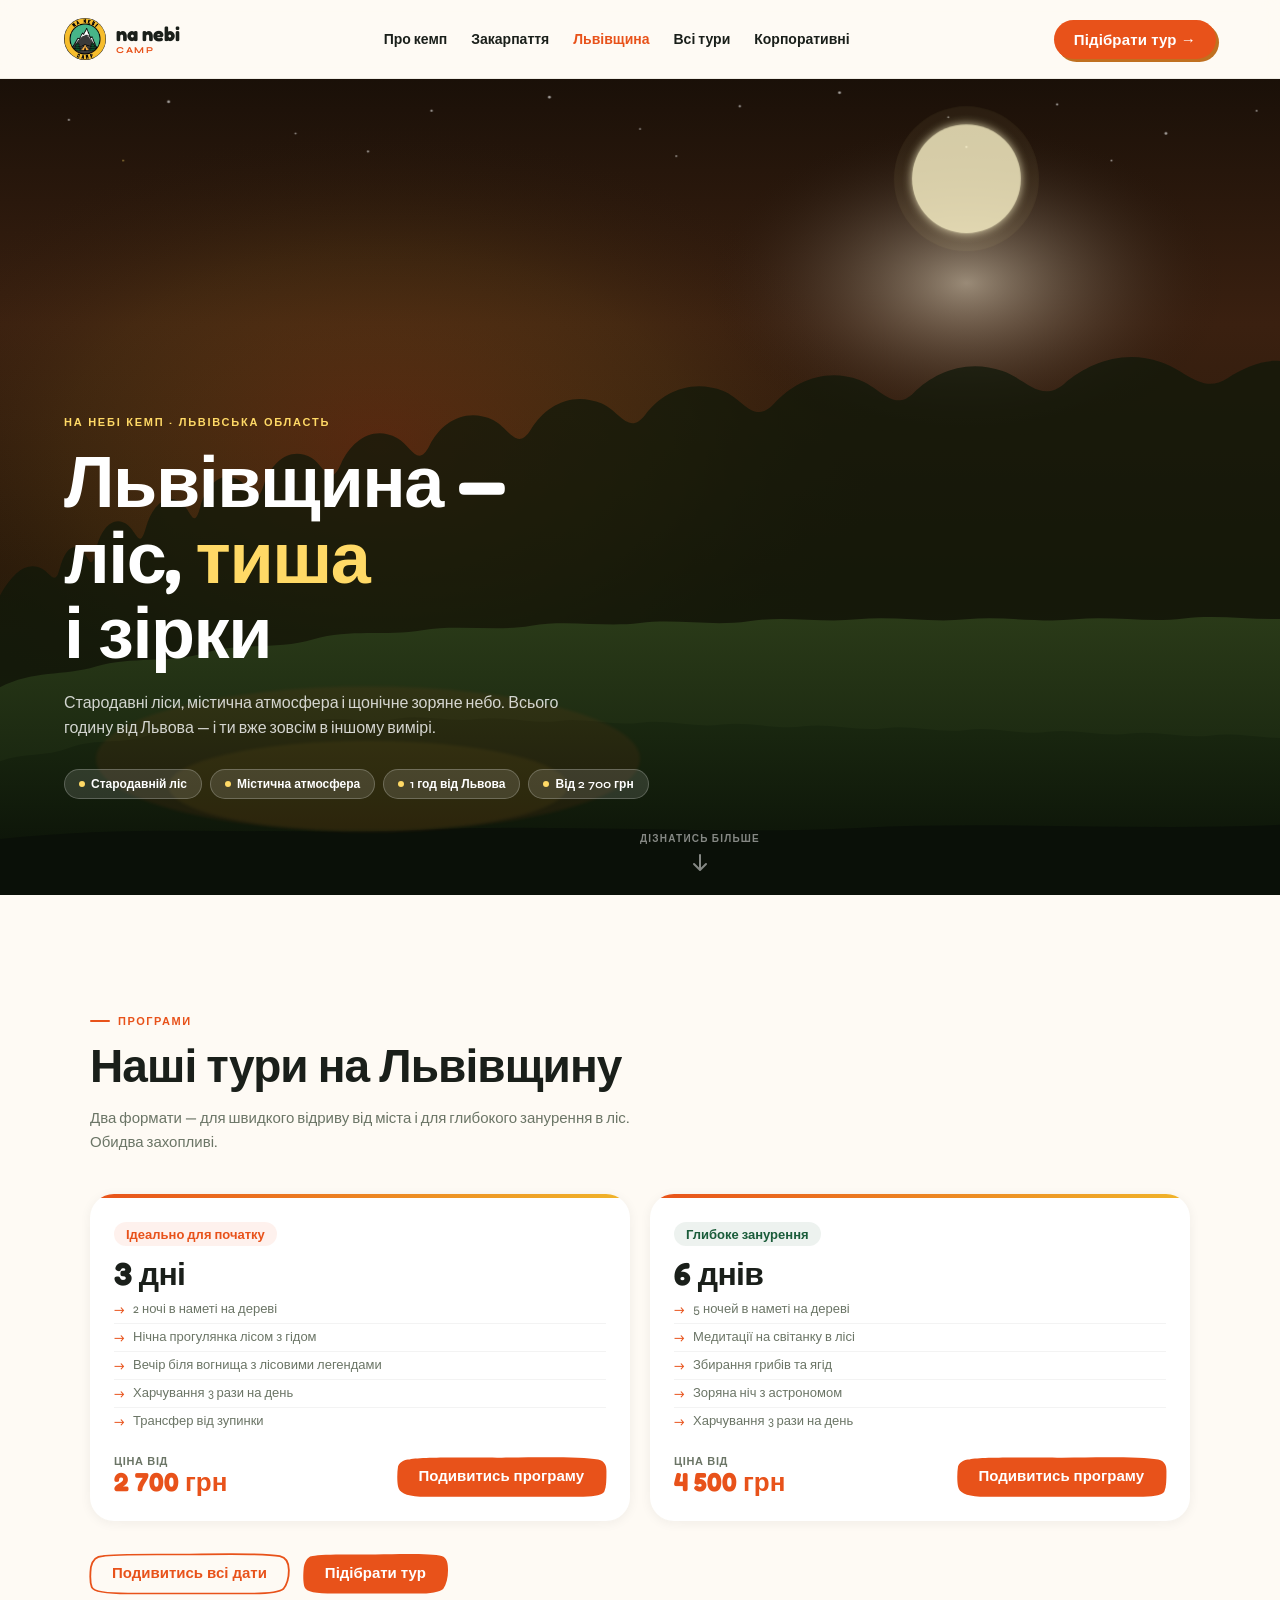
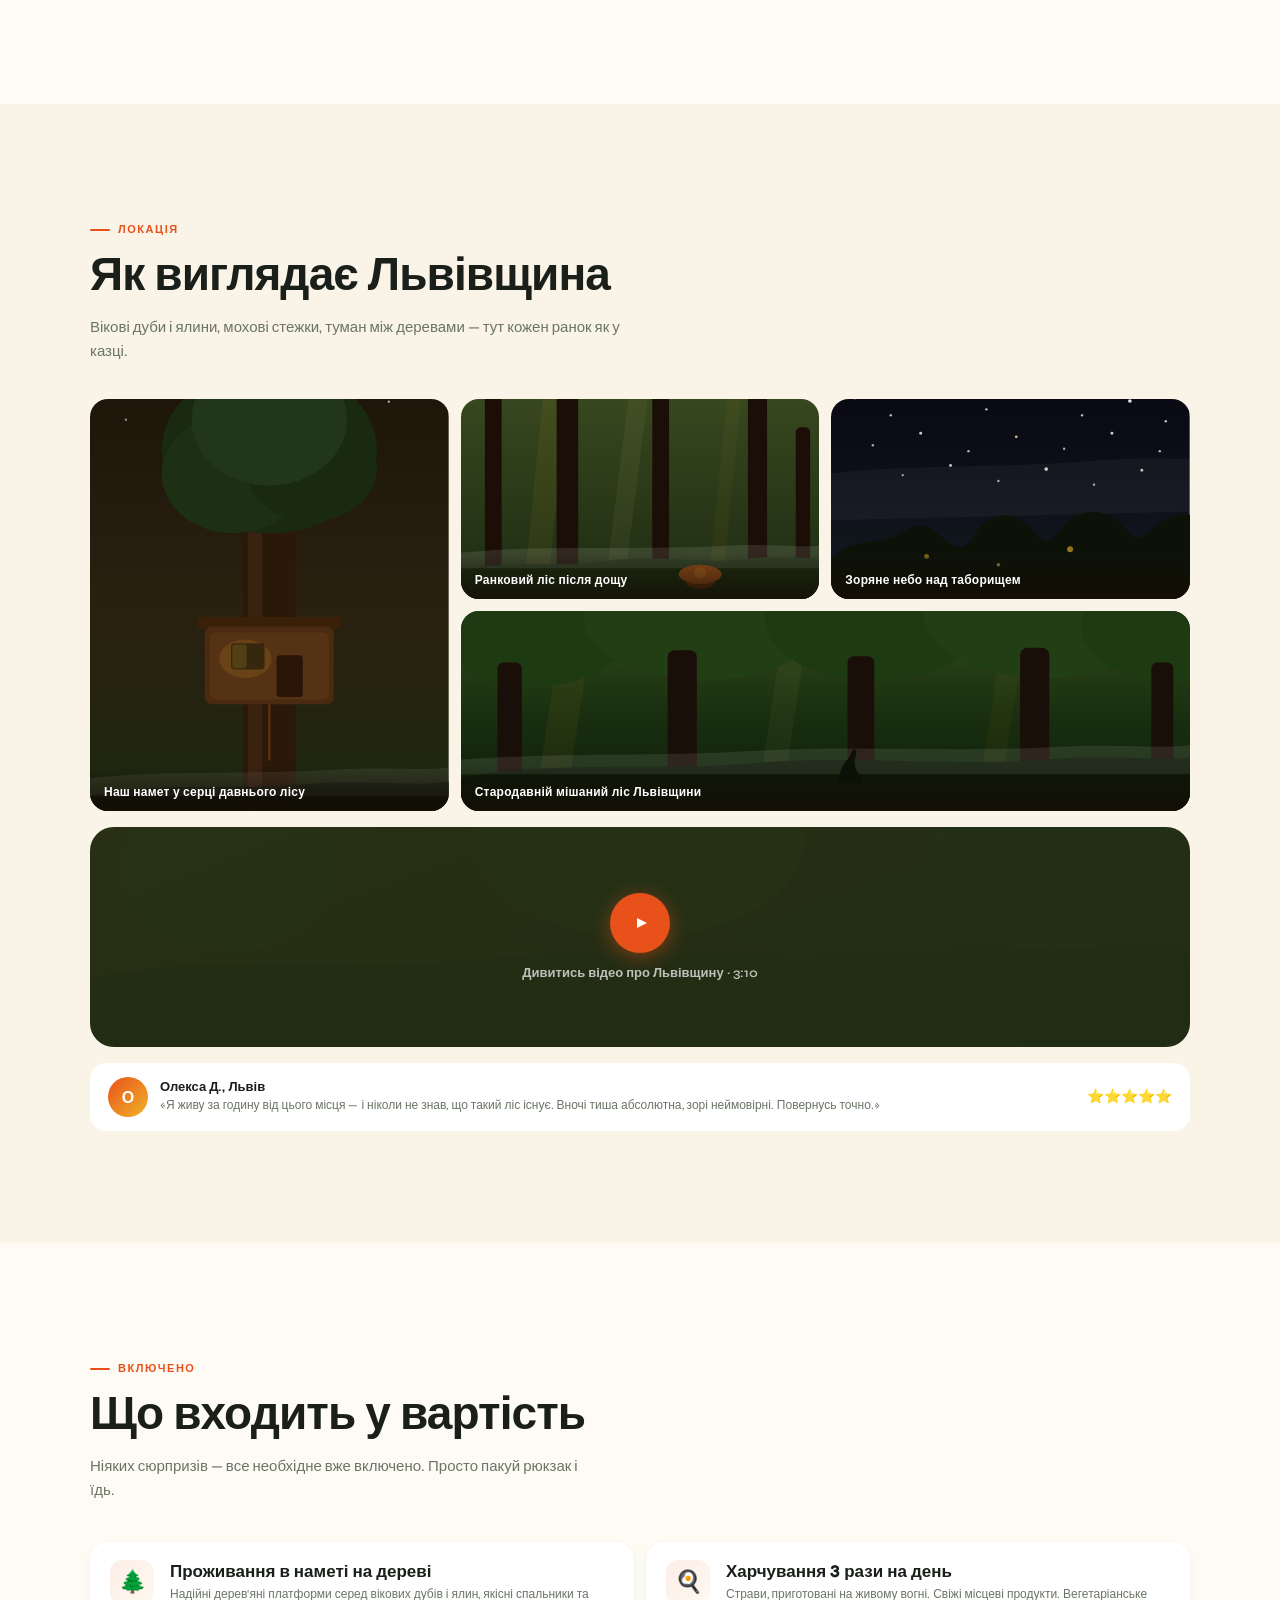
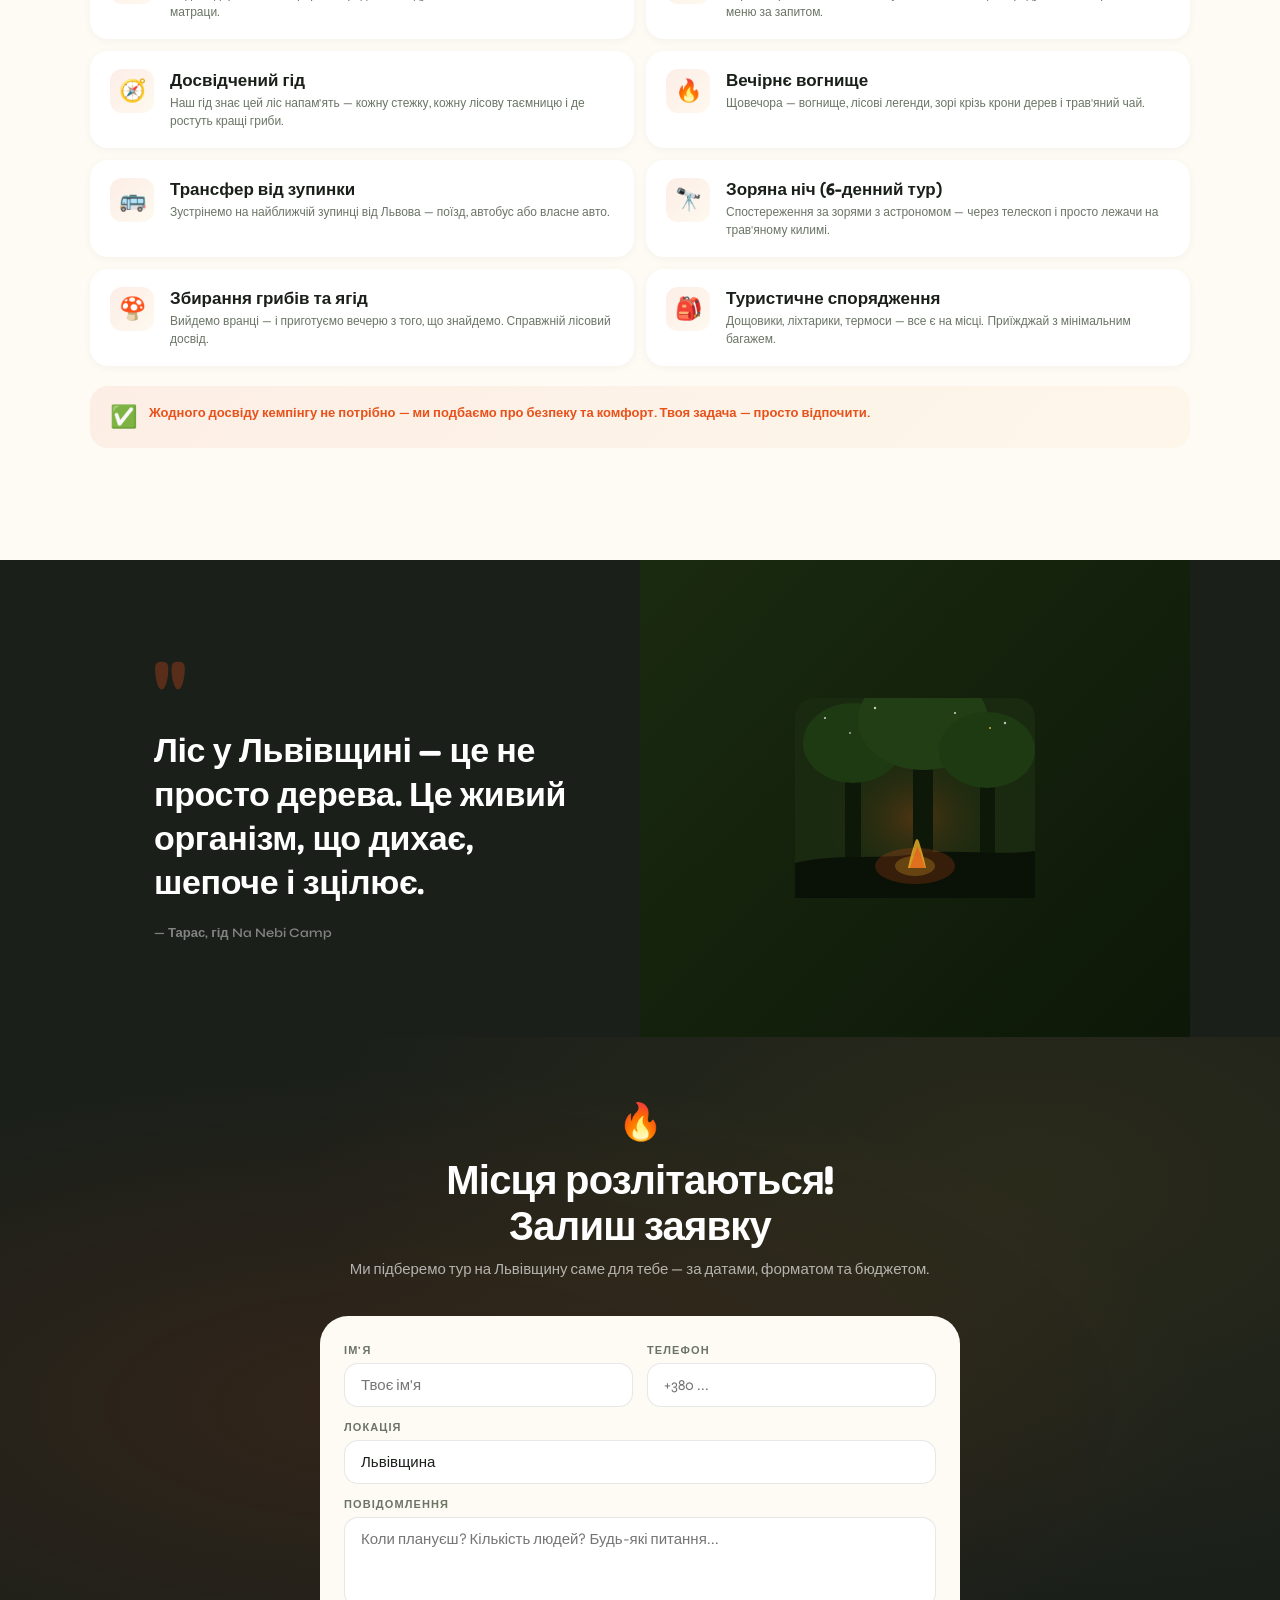
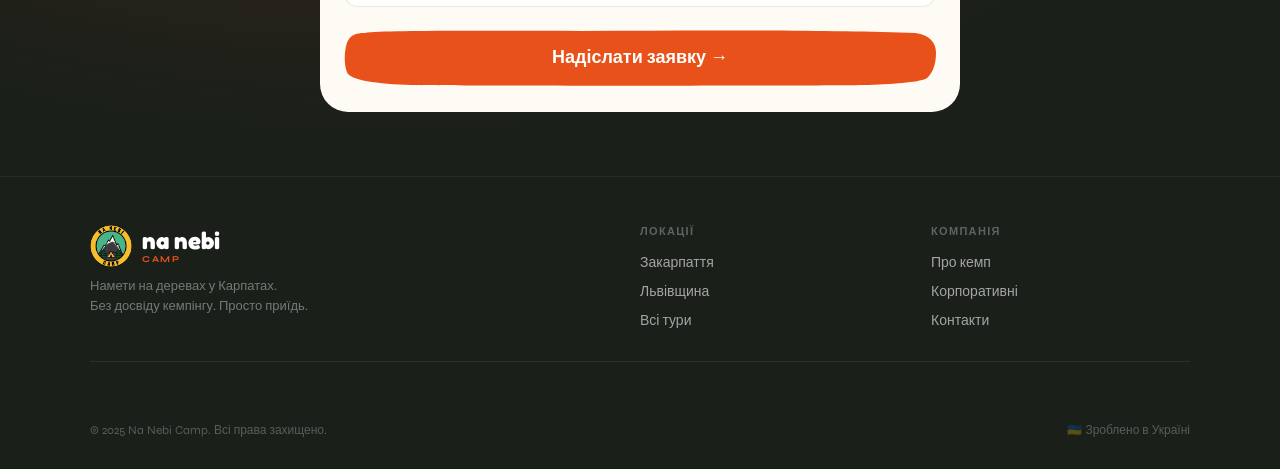
==== lvivshyna.html @ d1b756bc "Add files via upload" ====
<!DOCTYPE html>
<html lang="uk">
<head>
<meta charset="UTF-8">
<meta name="viewport" content="width=device-width, initial-scale=1.0">
<title>Львівщина — Na Nebi Camp</title>
<link rel="preconnect" href="https://fonts.googleapis.com">
<link rel="preconnect" href="https://fonts.gstatic.com" crossorigin>
<link href="https://fonts.googleapis.com/css2?family=Fredoka:wght@400;500;600;700&family=Syne:wght@400;500;600;700;800&display=swap" rel="stylesheet">
<link rel="stylesheet" href="shared.css">
<style>
*, *::before, *::after { box-sizing: border-box; margin: 0; padding: 0; }

:root {
  --orange:   #E8521A;
  --yellow:   #F0B429;
  --yellow-lt:#FFD966;
  --green:    #1A5C3A;
  --green-md: #2D8A58;
  --green-lt: #A8D5B8;
  --bg:       #FEFAF4;
  --ink:      #1A1F1A;
  --muted:    #6B7566;
  --cream:    #F0EAD6;
  --amber:    #C07020;
  --forest:   #2A3A1A;
  --nav-height: 72px;
}

html, body {
  width: 100%;
  background: var(--bg);
  font-family: 'Syne', sans-serif;
  color: var(--ink);
  overflow-x: hidden;
}

/* ─── KEYFRAMES ─── */
@keyframes fadeUp {
  from { opacity: 0; transform: translateY(20px); }
  to   { opacity: 1; transform: translateY(0); }
}
@keyframes pulseDot {
  0%,100% { transform: scale(1); opacity:1; }
  50%     { transform: scale(1.5); opacity:.6; }
}
@keyframes floatBlob {
  0%,100% { transform: translateY(0) rotate(0deg); }
  50%     { transform: translateY(-6px) rotate(2deg); }
}
@keyframes draw200 { from { stroke-dashoffset: 200; } to { stroke-dashoffset: 0; } }
@keyframes twinkle {
  0%,100% { opacity: 1; }
  50%     { opacity: 0.3; }
}
@keyframes smokePuff {
  0%   { transform: translateY(0) scale(1); opacity: 0.5; }
  100% { transform: translateY(-18px) scale(1.6); opacity: 0; }
}
@keyframes leafDrift {
  0%   { transform: translateY(0) rotate(0deg) translateX(0); opacity: 0.7; }
  50%  { transform: translateY(20px) rotate(30deg) translateX(12px); opacity: 0.5; }
  100% { transform: translateY(40px) rotate(60deg) translateX(-6px); opacity: 0; }
}

/* ── SCROLL ANIMATION ── */
.reveal {
  opacity: 0;
  transform: translateY(28px);
  transition: opacity .6s ease, transform .6s ease;
}
.reveal.visible {
  opacity: 1;
  transform: translateY(0);
}
.reveal-delay-1 { transition-delay: .1s; }
.reveal-delay-2 { transition-delay: .2s; }
.reveal-delay-3 { transition-delay: .3s; }

/* ══════ NAV ══════ */
.nav {
  position: sticky;
  top: 0;
  z-index: 100;
  background: rgba(254,250,244,.92);
  backdrop-filter: blur(12px);
  -webkit-backdrop-filter: blur(12px);
  display: flex;
  align-items: center;
  justify-content: space-between;
  padding: 14px 24px;
  border-bottom: 1.5px solid rgba(26,31,26,.07);
}

.logo { display: flex; align-items: center; gap: 10px; flex-shrink: 0; text-decoration: none; }
.logo-img {
  width: 42px; height: 42px;
  border-radius: 50%; object-fit: cover; display: block;
}
.logo-text { display: flex; flex-direction: column; }
.logo-name {
  font-family: 'Fredoka', sans-serif;
  font-size: 20px; font-weight: 700;
  color: var(--ink); line-height: 1; letter-spacing: -.01em;
}
.logo-sub {
  font-family: 'Syne', sans-serif;
  font-size: 9px; font-weight: 700;
  color: var(--orange); letter-spacing: .18em;
  text-transform: uppercase; line-height: 1; margin-top: 2px;
}

.nav-links { display: none; gap: 24px; align-items: center; }
.nav-links a {
  font-family: 'Syne', sans-serif;
  font-size: 14px; font-weight: 600;
  color: var(--ink); text-decoration: none;
  transition: color .15s;
}
.nav-links a:hover { color: var(--orange); }
.nav-links a.active { color: var(--orange); }

.nav-right { display: flex; align-items: center; gap: 12px; }

.nav-cta {
  font-family: 'Fredoka', sans-serif; font-size: 15px; font-weight: 600;
  color: white; background: var(--orange); padding: 10px 20px;
  border-radius: 50px; cursor: pointer; letter-spacing: .01em;
  box-shadow: 3px 3px 0 var(--amber); text-decoration: none;
  transition: transform .15s, box-shadow .15s; white-space: nowrap;
  display: inline-block;
}
.nav-cta:hover { transform: translate(-1px,-1px); box-shadow: 4px 4px 0 var(--amber); }
.nav-cta:active { transform: translate(2px,2px); box-shadow: 1px 1px 0 var(--amber); }

.burger {
  display: flex; flex-direction: column; gap: 5px; cursor: pointer;
  background: none; border: none; padding: 6px;
}
.burger span {
  display: block; width: 24px; height: 2px;
  background: var(--ink); border-radius: 2px; transition: .2s;
}

.mobile-menu {
  display: none; flex-direction: column; gap: 0;
  background: var(--bg); border-bottom: 1.5px solid rgba(26,31,26,.07);
  padding: 8px 24px 16px;
}
.mobile-menu.open { display: flex; }
.mobile-menu a {
  font-family: 'Syne', sans-serif; font-size: 15px; font-weight: 600;
  color: var(--ink); text-decoration: none; padding: 10px 0;
  border-bottom: 1px solid rgba(26,31,26,.06);
}
.mobile-menu a:last-child { border-bottom: none; }
.mobile-menu a.active { color: var(--orange); }

/* ══════ HERO ══════ */
.hero {
  min-height: calc(100svh - var(--nav-height));
  display: flex;
  flex-direction: column;
  justify-content: flex-end;
  position: relative;
  overflow: hidden;
  padding: 32px 24px 84px;
}

.hero-bg {
  position: absolute;
  inset: 0;
  z-index: 0;
}

.hero-bg svg {
  width: 100%; height: 100%;
  position: absolute; inset: 0;
}

.hero-content-inner {
  position: relative;
  z-index: 2;
  width: min(100%, 700px);
}

.hero-overline {
  font-family: 'Syne', sans-serif; font-size: 11px; font-weight: 700;
  letter-spacing: .16em; text-transform: uppercase;
  color: var(--yellow-lt); margin-bottom: 14px;
  animation: fadeUp .5s .1s ease both;
}

.hero-title {
  font-family: 'Fredoka', sans-serif;
  font-size: clamp(36px, 10vw, 72px);
  font-weight: 700; line-height: 1.05;
  color: white;
  letter-spacing: -.02em;
  margin-bottom: 20px;
  animation: fadeUp .6s .2s ease both;
}

.hero-title .accent-orange { color: var(--yellow-lt); }
.hero-title .accent-warm { color: #FFD0A0; }

.hero-desc {
  font-family: 'Syne', sans-serif; font-size: 16px; font-weight: 400;
  line-height: 1.6; color: rgba(255,255,255,.8);
  max-width: 520px;
  animation: fadeUp .6s .35s ease both;
  margin-bottom: 28px;
}

.hero-tags {
  display: flex; flex-wrap: wrap; gap: 8px;
  animation: fadeUp .6s .45s ease both;
}
.hero-tag {
  display: inline-flex; align-items: center; gap: 6px;
  background: rgba(255,255,255,.12); backdrop-filter: blur(8px);
  border: 1px solid rgba(255,255,255,.22);
  padding: 7px 14px; border-radius: 50px;
  font-family: 'Syne', sans-serif; font-size: 12px; font-weight: 600;
  color: white; white-space: nowrap;
}
.hero-tag .dot { width: 6px; height: 6px; border-radius: 50%; background: var(--yellow-lt); flex-shrink: 0; }

/* scroll hint */
.scroll-hint {
  position: absolute;
  bottom: max(20px, env(safe-area-inset-bottom)); left: 50%; transform: translateX(-50%);
  z-index: 3;
  display: flex; flex-direction: column; align-items: center; gap: 6px;
  animation: fadeUp .6s .7s ease both;
}
.scroll-hint span {
  font-family: 'Syne', sans-serif; font-size: 10px; font-weight: 600;
  letter-spacing: .12em; text-transform: uppercase;
  color: rgba(255,255,255,.5);
}
.scroll-arrow {
  width: 24px; height: 24px;
  animation: floatBlob 2s ease-in-out infinite;
}

/* ══════ SECTION COMMON ══════ */
.section { padding: 72px 24px; }
.section-inner { max-width: 1100px; margin: 0 auto; }

.section-label {
  display: inline-flex; align-items: center; gap: 8px;
  font-family: 'Syne', sans-serif; font-size: 11px; font-weight: 700;
  letter-spacing: .14em; text-transform: uppercase;
  color: var(--orange); margin-bottom: 12px;
}
.section-label::before {
  content: '';
  display: block; width: 20px; height: 2px;
  background: var(--orange); border-radius: 2px;
}

.section-title {
  font-family: 'Fredoka', sans-serif;
  font-size: clamp(28px, 5vw, 46px);
  font-weight: 700; line-height: 1.1;
  color: var(--ink); letter-spacing: -.02em;
  margin-bottom: 16px;
}

/* ══════ TOURS SECTION ══════ */
.tours-section { background: var(--bg); }

.tours-grid {
  display: grid;
  grid-template-columns: 1fr;
  gap: 20px;
  margin-bottom: 32px;
}

.tour-card {
  position: relative;
  background: white;
  border-radius: 24px;
  padding: 28px 24px 24px;
  overflow: hidden;
  transition: transform .2s, box-shadow .2s;
  box-shadow: 0 2px 12px rgba(26,31,26,.06);
}
.tour-card:hover {
  transform: translateY(-4px);
  box-shadow: 0 8px 32px rgba(232,82,26,.12);
}
.tour-card::before {
  content: '';
  position: absolute;
  top: 0; left: 0; right: 0; height: 4px;
  background: linear-gradient(90deg, var(--orange), var(--yellow));
  border-radius: 24px 24px 0 0;
}

.tour-badge {
  display: inline-block;
  font-family: 'Fredoka', sans-serif; font-size: 13px; font-weight: 600;
  color: var(--orange); background: rgba(232,82,26,.08);
  padding: 4px 12px; border-radius: 50px;
  margin-bottom: 12px;
}

.tour-duration {
  font-family: 'Fredoka', sans-serif;
  font-size: 32px; font-weight: 700;
  color: var(--ink); line-height: 1;
  margin-bottom: 6px;
  letter-spacing: -.02em;
}

.tour-highlights {
  list-style: none;
  margin-bottom: 20px;
}
.tour-highlights li {
  font-family: 'Syne', sans-serif; font-size: 13px;
  color: var(--muted); padding: 5px 0;
  display: flex; align-items: flex-start; gap: 8px;
  border-bottom: 1px solid rgba(26,31,26,.05);
}
.tour-highlights li:last-child { border-bottom: none; }
.tour-highlights li::before {
  content: '→';
  color: var(--orange); flex-shrink: 0; margin-top: 1px;
}

.tour-footer {
  display: flex; align-items: center; justify-content: space-between;
  gap: 12px; flex-wrap: wrap;
}

.tour-price {
  display: flex; flex-direction: column;
}
.tour-price-from {
  font-family: 'Syne', sans-serif; font-size: 11px; font-weight: 600;
  color: var(--muted); letter-spacing: .06em; text-transform: uppercase;
}
.tour-price-value {
  font-family: 'Fredoka', sans-serif; font-size: 26px; font-weight: 700;
  color: var(--orange); line-height: 1.1;
}

/* Organic SVG button */
.btn-organic {
  position: relative;
  display: inline-flex; align-items: center; justify-content: center;
  padding: 10px 22px; cursor: pointer;
  font-family: 'Fredoka', sans-serif; font-size: 15px; font-weight: 600;
  text-decoration: none; color: white;
  transition: transform .15s;
  white-space: nowrap;
}
.btn-organic:hover { transform: translateY(-2px); }
.btn-organic:active { transform: scale(.97); }
.btn-organic svg.btn-bg {
  position: absolute; inset: 0; width: 100%; height: 100%;
  overflow: visible; z-index: 0;
}
.btn-organic span { position: relative; z-index: 1; }

.btn-orange svg.btn-bg path { fill: var(--orange); }
.btn-outline-orange { color: var(--orange); }
.btn-outline-orange svg.btn-bg path { fill: none; stroke: var(--orange); stroke-width: 2; }

/* Tours bottom buttons */
.tours-actions {
  display: flex; flex-wrap: wrap; gap: 14px; align-items: center;
}

/* ══════ PHOTO GRID ══════ */
.gallery-section { background: #FAF3E8; }

.photo-grid {
  display: grid;
  grid-template-columns: 1fr 1fr;
  gap: 12px;
  margin-bottom: 16px;
}

.photo-cell {
  border-radius: 18px;
  overflow: hidden;
  position: relative;
  min-height: 160px;
  background: var(--cream);
}
.photo-cell.tall { grid-row: span 2; }
.photo-cell.wide { grid-column: span 2; }

.photo-cell svg {
  width: 100%; height: 100%;
  display: block;
  min-height: 160px;
}

.photo-caption {
  position: absolute; bottom: 0; left: 0; right: 0;
  background: linear-gradient(to top, rgba(20,12,4,.75) 0%, transparent 100%);
  padding: 20px 14px 12px;
  font-family: 'Syne', sans-serif; font-size: 12px; font-weight: 600;
  color: white; letter-spacing: .02em;
}

.video-placeholder {
  background: var(--forest);
  border-radius: 24px;
  min-height: 220px;
  display: flex; flex-direction: column;
  align-items: center; justify-content: center;
  gap: 12px; cursor: pointer;
  position: relative; overflow: hidden;
  margin-bottom: 16px;
}
.video-placeholder svg.bg {
  position: absolute; inset: 0; width: 100%; height: 100%; opacity: .3;
}
.video-play-btn {
  width: 60px; height: 60px;
  background: var(--orange); border-radius: 50%;
  display: flex; align-items: center; justify-content: center;
  position: relative; z-index: 1;
  box-shadow: 0 4px 20px rgba(232,82,26,.45);
  transition: transform .2s;
}
.video-placeholder:hover .video-play-btn { transform: scale(1.1); }
.video-label {
  font-family: 'Syne', sans-serif; font-size: 13px; font-weight: 600;
  color: rgba(255,255,255,.7); position: relative; z-index: 1;
}

.ugc-strip {
  display: flex; align-items: center; gap: 12px;
  background: white; border-radius: 16px;
  padding: 14px 18px;
}
.ugc-avatar {
  width: 40px; height: 40px; border-radius: 50%;
  background: linear-gradient(135deg, var(--orange), var(--yellow));
  flex-shrink: 0; display: flex; align-items: center; justify-content: center;
  font-family: 'Fredoka', sans-serif; font-size: 16px; font-weight: 700; color: white;
}
.ugc-text { flex: 1; }
.ugc-name { font-family: 'Syne', sans-serif; font-size: 13px; font-weight: 700; color: var(--ink); }
.ugc-quote { font-family: 'Syne', sans-serif; font-size: 12px; color: var(--muted); line-height: 1.4; margin-top: 2px; }
.ugc-stars { font-size: 14px; flex-shrink: 0; }

/* ══════ INCLUSIONS ══════ */
.inclusions-section { background: var(--bg); }

.inclusions-grid {
  display: grid;
  grid-template-columns: 1fr;
  gap: 12px;
}

.inclusion-item {
  display: flex; align-items: flex-start; gap: 16px;
  background: white;
  border-radius: 18px; padding: 18px 20px;
  box-shadow: 0 2px 8px rgba(26,31,26,.04);
  transition: transform .2s;
}
.inclusion-item:hover { transform: translateX(4px); }

.inclusion-icon {
  width: 44px; height: 44px; flex-shrink: 0;
  border-radius: 12px;
  background: linear-gradient(135deg, rgba(232,82,26,.1), rgba(240,180,41,.08));
  display: flex; align-items: center; justify-content: center;
  font-size: 22px;
}

.inclusion-body { flex: 1; }
.inclusion-title {
  font-family: 'Fredoka', sans-serif; font-size: 17px; font-weight: 600;
  color: var(--ink); margin-bottom: 3px;
}
.inclusion-desc {
  font-family: 'Syne', sans-serif; font-size: 12px; color: var(--muted);
  line-height: 1.5;
}

.inclusions-note {
  margin-top: 20px;
  background: linear-gradient(135deg, rgba(232,82,26,.07), rgba(240,180,41,.05));
  border-radius: 18px; padding: 18px 20px;
  display: flex; align-items: flex-start; gap: 12px;
}
.inclusions-note-icon { font-size: 22px; flex-shrink: 0; }
.inclusions-note-text {
  font-family: 'Syne', sans-serif; font-size: 13px; color: var(--orange);
  font-weight: 600; line-height: 1.5;
}

/* ══════ CTA BANNER ══════ */
.cta-section {
  background: var(--ink);
  padding: 64px 24px;
  position: relative;
  overflow: hidden;
}

.cta-section::before {
  content: '';
  position: absolute; inset: 0;
  background: radial-gradient(ellipse at 30% 50%, rgba(232,82,26,.12) 0%, transparent 65%),
              radial-gradient(ellipse at 80% 20%, rgba(240,180,41,.08) 0%, transparent 50%);
}

.cta-inner {
  max-width: 640px;
  margin: 0 auto;
  position: relative; z-index: 1;
  text-align: center;
}

.cta-emoji { font-size: 36px; margin-bottom: 12px; display: block; }

.cta-title {
  font-family: 'Fredoka', sans-serif;
  font-size: clamp(26px, 5vw, 40px);
  font-weight: 700; line-height: 1.15;
  color: white; letter-spacing: -.02em;
  margin-bottom: 10px;
}

.cta-subtitle {
  font-family: 'Syne', sans-serif; font-size: 15px;
  color: rgba(255,255,255,.65); line-height: 1.5;
  margin-bottom: 36px;
}

.cta-form {
  background: var(--bg); border-radius: 28px;
  padding: 28px 24px; text-align: left;
}

.form-row { margin-bottom: 14px; }
.form-row label {
  display: block;
  font-family: 'Syne', sans-serif; font-size: 11px; font-weight: 700;
  letter-spacing: .1em; text-transform: uppercase;
  color: var(--muted); margin-bottom: 6px;
}
.form-row input,
.form-row select,
.form-row textarea {
  width: 100%;
  font-family: 'Syne', sans-serif; font-size: 15px;
  color: var(--ink); background: white;
  border: 1.5px solid rgba(26,31,26,.1);
  border-radius: 14px; padding: 12px 16px;
  outline: none; transition: border-color .15s;
  resize: none;
  appearance: none;
}
.form-row input:focus,
.form-row select:focus,
.form-row textarea:focus {
  border-color: var(--orange);
}
.form-row textarea { min-height: 90px; }

.form-grid-2 {
  display: grid; grid-template-columns: 1fr 1fr; gap: 14px;
}

.form-submit {
  position: relative;
  width: 100%; padding: 16px 24px; cursor: pointer;
  font-family: 'Fredoka', sans-serif; font-size: 18px; font-weight: 700;
  color: white; border: none; background: none;
  transition: transform .15s; margin-top: 4px;
}
.form-submit:hover { transform: translateY(-2px); }
.form-submit:active { transform: scale(.98); }
.form-submit svg.btn-bg {
  position: absolute; inset: 0; width: 100%; height: 100%;
  overflow: visible; z-index: 0;
}
.form-submit span { position: relative; z-index: 1; }

/* ══════ ATMOSPHERE QUOTE ══════ */
.atmosphere-section {
  background: var(--ink);
  padding: 0;
  overflow: hidden;
}

.atmosphere-inner {
  max-width: 1100px; margin: 0 auto;
  display: grid; grid-template-columns: 1fr;
}

.atmosphere-quote {
  padding: 64px 24px;
  display: flex; flex-direction: column; justify-content: center;
}

.quote-mark {
  font-family: 'Fredoka', sans-serif; font-size: 80px; font-weight: 700;
  color: var(--orange); opacity: .3; line-height: .8;
  margin-bottom: 8px;
}

.quote-text {
  font-family: 'Fredoka', sans-serif;
  font-size: clamp(22px, 4vw, 34px);
  font-weight: 600; line-height: 1.3;
  color: white; letter-spacing: -.01em;
  margin-bottom: 20px;
}

.quote-author {
  font-family: 'Syne', sans-serif; font-size: 13px;
  color: rgba(255,255,255,.45); font-weight: 600;
}

/* ══════ FOOTER ══════ */
.footer {
  background: var(--ink);
  padding: 48px 24px 32px;
  color: rgba(255,255,255,.65);
  border-top: 1px solid rgba(255,255,255,.06);
}

.footer-inner {
  max-width: 1100px; margin: 0 auto;
}

.footer-top {
  display: grid; grid-template-columns: 1fr;
  gap: 32px; padding-bottom: 32px;
  border-bottom: 1px solid rgba(255,255,255,.08);
  margin-bottom: 24px;
}

.footer-brand .logo-name { color: white; }
.footer-brand .logo-sub { color: var(--orange); }
.footer-tagline {
  font-family: 'Syne', sans-serif; font-size: 13px;
  color: rgba(255,255,255,.4); line-height: 1.5; margin-top: 10px;
}

.footer-col-title {
  font-family: 'Syne', sans-serif; font-size: 11px; font-weight: 700;
  letter-spacing: .12em; text-transform: uppercase;
  color: rgba(255,255,255,.3); margin-bottom: 14px;
}
.footer-links { list-style: none; display: flex; flex-direction: column; gap: 10px; }
.footer-links a {
  font-family: 'Syne', sans-serif; font-size: 14px;
  color: rgba(255,255,255,.6); text-decoration: none;
  transition: color .15s;
}
.footer-links a:hover { color: white; }

.footer-bottom {
  display: flex; flex-direction: column; gap: 8px;
  font-family: 'Syne', sans-serif; font-size: 12px;
  color: rgba(255,255,255,.28);
}

/* ══════ RESPONSIVE ══════ */
@media (min-width: 768px) {
  :root { --nav-height: 76px; }
  .nav { padding: 16px 48px; }
  .nav-links { display: flex; }
  .burger { display: none; }

  .hero { padding: 48px 48px 92px; }

  .section { padding: 96px 48px; }

  .tours-grid { grid-template-columns: repeat(2, 1fr); }

  .photo-grid {
    grid-template-columns: repeat(3, 1fr);
    grid-template-rows: 200px 200px;
  }
  .photo-cell { min-height: 200px; }
  .photo-cell svg { min-height: 200px; }

  .inclusions-grid { grid-template-columns: 1fr 1fr; }

  .footer-top { grid-template-columns: 2fr 1fr 1fr; }
  .footer-bottom { flex-direction: row; justify-content: space-between; align-items: center; }

  .atmosphere-inner { grid-template-columns: 1fr 1fr; }
  .atmosphere-quote { padding: 96px 64px; }
}

@media (min-width: 1024px) {
  :root { --nav-height: 84px; }
  .nav { padding: 18px 64px; }
  .hero { padding: 64px 64px 96px; }
  .section { padding: 112px 64px; }
}
</style>
</head>
<body>

<!-- ══════ NAV ══════ -->
<nav class="nav">
  <a href="index.html" class="logo">
    <img class="logo-img" src="logo.jpg" alt="Na Nebi Camp">
    <div class="logo-text">
      <span class="logo-name">na nebi</span>
      <span class="logo-sub">camp</span>
    </div>
  </a>

  <div class="nav-links">
    <a href="pro-kemp.html">Про кемп</a>
    <a href="zakarpattya.html">Закарпаття</a>
    <a href="lvivshyna.html" class="active">Львівщина</a>
    <a href="vsi-turi.html">Всі тури</a>
    <a href="korporatyvni.html">Корпоративні</a>
  </div>

  <div class="nav-right">
    <a href="#cta" class="nav-cta">Підібрати тур →</a>
    <button class="burger" id="burgerBtn" aria-label="Меню">
      <span></span><span></span><span></span>
    </button>
  </div>
</nav>

<div class="mobile-menu" id="mobileMenu">
  <a href="pro-kemp.html">Про кемп</a>
  <a href="zakarpattya.html">Закарпаття</a>
  <a href="lvivshyna.html" class="active">Львівщина</a>
  <a href="vsi-turi.html">Всі тури</a>
  <a href="korporatyvni.html">Корпоративні</a>
</div>

<!-- ══════ HERO ══════ -->
<section class="hero">
  <!-- Atmospheric SVG background — ancient forest, amber twilight -->
  <div class="hero-bg">
    <svg viewBox="0 0 1440 900" fill="none" xmlns="http://www.w3.org/2000/svg" preserveAspectRatio="xMidYMid slice">
      <defs>
        <linearGradient id="lvSky" x1="0" y1="0" x2="0" y2="1">
          <stop offset="0%" stop-color="#1A1008"/>
          <stop offset="30%" stop-color="#3A2010"/>
          <stop offset="60%" stop-color="#2A1A0A"/>
          <stop offset="100%" stop-color="#1A2A14"/>
        </linearGradient>
        <linearGradient id="lvForest1" x1="0" y1="0" x2="0" y2="1">
          <stop offset="0%" stop-color="#2A3A18"/>
          <stop offset="100%" stop-color="#0D180A"/>
        </linearGradient>
        <linearGradient id="lvForest2" x1="0" y1="0" x2="0" y2="1">
          <stop offset="0%" stop-color="#1A2810"/>
          <stop offset="100%" stop-color="#080E06"/>
        </linearGradient>
        <radialGradient id="lvGlow" cx="30%" cy="45%" r="40%">
          <stop offset="0%" stop-color="#E8521A" stop-opacity=".2"/>
          <stop offset="60%" stop-color="#F0B429" stop-opacity=".06"/>
          <stop offset="100%" stop-color="#1A1008" stop-opacity="0"/>
        </radialGradient>
        <radialGradient id="moonGlow" cx="75%" cy="25%" r="20%">
          <stop offset="0%" stop-color="#FFF8E0" stop-opacity=".5"/>
          <stop offset="100%" stop-color="#1A1008" stop-opacity="0"/>
        </radialGradient>
        <filter id="forestBlur">
          <feGaussianBlur stdDeviation="2"/>
        </filter>
        <filter id="softGlow2">
          <feGaussianBlur stdDeviation="5" result="blur"/>
          <feMerge><feMergeNode in="blur"/><feMergeNode in="SourceGraphic"/></feMerge>
        </filter>
      </defs>

      <!-- Sky – deep night amber -->
      <rect width="1440" height="900" fill="url(#lvSky)"/>
      <!-- Ambient warm glow (campfire horizon) -->
      <rect width="1440" height="900" fill="url(#lvGlow)"/>
      <!-- Moon halo -->
      <rect width="1440" height="900" fill="url(#moonGlow)"/>

      <!-- Stars — sparser, dreamier -->
      <g opacity=".65">
        <circle cx="90"   cy="45"  r="1.2" fill="white"/>
        <circle cx="200"  cy="25"  r="1.5" fill="white"/>
        <circle cx="340"  cy="60"  r="1"   fill="white"/>
        <circle cx="490"  cy="35"  r="1.2" fill="white"/>
        <circle cx="620"  cy="20"  r="1.5" fill="white"/>
        <circle cx="720"  cy="55"  r="1"   fill="white"/>
        <circle cx="830"  cy="30"  r="1.2" fill="white"/>
        <circle cx="940"  cy="15"  r="1.5" fill="white"/>
        <circle cx="1060" cy="42"  r="1"   fill="white"/>
        <circle cx="1180" cy="28"  r="1.2" fill="white"/>
        <circle cx="1300" cy="60"  r="1.5" fill="white"/>
        <circle cx="1400" cy="35"  r="1"   fill="white"/>
        <circle cx="150"  cy="90"  r="1"   fill="#FFD966" opacity=".8"/>
        <circle cx="420"  cy="80"  r="1.2" fill="white"/>
        <circle cx="760"  cy="85"  r="1"   fill="white"/>
        <circle cx="1080" cy="75"  r="1.2" fill="white"/>
        <circle cx="1240" cy="90"  r="1"   fill="white"/>
      </g>

      <!-- Moon — full, amber-tinted -->
      <circle cx="1080" cy="110" r="60" fill="#FFF8D0" opacity=".8" filter="url(#softGlow2)"/>
      <circle cx="1080" cy="110" r="80" fill="#FFE090" opacity=".06"/>

      <!-- Far tree line (silhouette) -->
      <!-- Dense pine forest silhouette far -->
      <path d="M0 600 C20 550 40 530 60 540 C70 545 75 560 80 540 C85 520 95 510 105 520 C112 528 115 545 120 520 C125 495 140 480 155 492 C165 500 168 520 175 495 C182 470 198 455 215 468 C225 477 228 498 235 472 C242 446 260 430 280 444 C292 453 296 475 305 448 C314 421 335 405 358 418 C372 427 378 452 390 425 C402 398 426 382 452 396 C468 405 475 430 488 404 C501 378 528 362 558 376 C576 385 584 412 600 386 C616 360 645 344 678 358 C698 367 708 394 726 370 C744 346 776 330 812 344 C834 353 846 382 868 358 C890 334 924 318 962 332 C986 341 1000 368 1022 346 C1044 324 1080 308 1120 322 C1146 331 1162 358 1188 336 C1214 314 1252 298 1294 312 C1322 321 1340 348 1368 330 C1392 314 1420 305 1440 315 L1440 900 L0 900 Z" fill="#0D1809" opacity=".7"/>

      <!-- Mid forest -->
      <path d="M0 680 C40 650 80 660 120 648 C160 636 200 645 240 633 C280 621 320 630 360 618 C400 606 440 615 480 608 C520 601 560 610 600 603 C640 596 680 605 720 600 C760 595 800 604 840 598 C880 592 920 600 960 596 C1000 592 1040 600 1080 596 C1120 592 1160 600 1200 596 C1240 592 1280 600 1320 595 C1360 590 1400 598 1440 595 L1440 900 L0 900 Z" fill="url(#lvForest1)"/>

      <!-- Near forest edge – organic shapes -->
      <path d="M0 760 C30 740 60 750 90 738 C120 726 150 735 180 723 C210 711 240 720 270 712 C300 704 330 714 360 708 C390 702 420 712 450 706 C480 700 510 710 540 706 C570 702 600 712 630 708 C660 704 690 714 720 710 C750 706 780 716 810 712 C840 708 870 718 900 714 C930 710 960 720 990 716 C1020 712 1050 722 1080 718 C1110 714 1140 724 1170 720 C1200 716 1230 726 1260 722 C1290 718 1320 728 1350 724 C1380 720 1420 730 1440 726 L1440 900 L0 900 Z" fill="url(#lvForest2)"/>

      <!-- Forest floor / undergrowth glow (warm, campfire-distant) -->
      <path d="M0 840 C160 820 320 835 480 828 C640 821 800 834 960 826 C1120 818 1280 830 1440 822 L1440 900 L0 900 Z" fill="#0A1008"/>

      <!-- Warm amber horizon glow -->
      <ellipse cx="420" cy="750" rx="300" ry="80" fill="#E8521A" opacity=".07" filter="url(#forestBlur)"/>
      <ellipse cx="420" cy="780" rx="220" ry="50" fill="#F0B429" opacity=".06" filter="url(#forestBlur)"/>
    </svg>
  </div>

  <div class="hero-content-inner">
    <div class="hero-overline">На Небі Кемп · Львівська область</div>
    <h1 class="hero-title">
      Львівщина —<br>
      ліс, <span class="accent-orange">тиша</span><br>
      і зірки
    </h1>
    <p class="hero-desc">
      Стародавні ліси, містична атмосфера і щонічне зоряне небо. Всього годину від Львова — і ти вже зовсім в іншому вимірі.
    </p>
    <div class="hero-tags">
      <div class="hero-tag"><span class="dot"></span> Стародавній ліс</div>
      <div class="hero-tag"><span class="dot"></span> Містична атмосфера</div>
      <div class="hero-tag"><span class="dot"></span> 1 год від Львова</div>
      <div class="hero-tag"><span class="dot"></span> Від 2 700 грн</div>
    </div>
  </div>

  <div class="scroll-hint">
    <span>дізнатись більше</span>
    <svg class="scroll-arrow" viewBox="0 0 24 24" fill="none">
      <path d="M12 4 L12 18 M6 13 L12 19 L18 13" stroke="rgba(255,255,255,.5)" stroke-width="2" stroke-linecap="round" stroke-linejoin="round"/>
    </svg>
  </div>
</section>

<!-- ══════ НАШІ ТУРИ ══════ -->
<section class="section tours-section" id="tours">
  <div class="section-inner">
    <div class="reveal">
      <div class="section-label">Програми</div>
      <h2 class="section-title">Наші тури на Львівщину</h2>
      <p style="font-family:'Syne',sans-serif; font-size:15px; color:var(--muted); line-height:1.6; max-width:560px; margin-bottom:40px;">
        Два формати — для швидкого відриву від міста і для глибокого занурення в ліс. Обидва захопливі.
      </p>
    </div>

    <div class="tours-grid">
      <!-- 3 дні -->
      <div class="tour-card reveal reveal-delay-1">
        <div class="tour-badge">Ідеально для початку</div>
        <div class="tour-duration">3 дні</div>
        <ul class="tour-highlights">
          <li>2 ночі в наметі на дереві</li>
          <li>Нічна прогулянка лісом з гідом</li>
          <li>Вечір біля вогнища з лісовими легендами</li>
          <li>Харчування 3 рази на день</li>
          <li>Трансфер від зупинки</li>
        </ul>
        <div class="tour-footer">
          <div class="tour-price">
            <span class="tour-price-from">Ціна від</span>
            <span class="tour-price-value">2 700 грн</span>
          </div>
          <a href="program-lv-3.html" class="btn-organic btn-orange">
            <svg class="btn-bg" viewBox="0 0 200 46" fill="none" preserveAspectRatio="none">
              <path d="M12 4 C24 1 72 2 100 2 C142 1 178 1 192 4 C199 6 200 12 200 18 C200 28 200 36 198 42 C196 46 190 48 178 48 C160 48 40 48 22 48 C8 47 2 43 1 36 C0 30 0 20 1 12 C3 6 8 4 12 4 Z"/>
            </svg>
            <span>Подивитись програму</span>
          </a>
        </div>
      </div>

      <!-- 6 днів -->
      <div class="tour-card reveal reveal-delay-2">
        <div class="tour-badge" style="background:rgba(26,92,58,.08); color:var(--green);">Глибоке занурення</div>
        <div class="tour-duration">6 днів</div>
        <ul class="tour-highlights">
          <li>5 ночей в наметі на дереві</li>
          <li>Медитації на світанку в лісі</li>
          <li>Збирання грибів та ягід</li>
          <li>Зоряна ніч з астрономом</li>
          <li>Харчування 3 рази на день</li>
        </ul>
        <div class="tour-footer">
          <div class="tour-price">
            <span class="tour-price-from">Ціна від</span>
            <span class="tour-price-value">4 500 грн</span>
          </div>
          <a href="program-lv-6.html" class="btn-organic btn-orange">
            <svg class="btn-bg" viewBox="0 0 200 46" fill="none" preserveAspectRatio="none">
              <path d="M12 4 C24 1 72 2 100 2 C142 1 178 1 192 4 C199 6 200 12 200 18 C200 28 200 36 198 42 C196 46 190 48 178 48 C160 48 40 48 22 48 C8 47 2 43 1 36 C0 30 0 20 1 12 C3 6 8 4 12 4 Z"/>
            </svg>
            <span>Подивитись програму</span>
          </a>
        </div>
      </div>
    </div>

    <!-- Bottom action buttons -->
    <div class="tours-actions reveal">
      <a href="vsi-turi.html" class="btn-organic btn-outline-orange">
        <svg class="btn-bg" viewBox="0 0 220 50" fill="none" preserveAspectRatio="none">
          <path d="M14 4 C26 1 78 2 110 2 C156 1 196 1 210 4 C218 6 220 14 220 22 C220 32 218 40 214 46 C210 50 196 52 178 52 C144 52 76 52 42 52 C18 52 4 50 2 44 C0 38 0 28 1 18 C3 8 8 4 14 4 Z" stroke="var(--orange)" stroke-width="2" fill="none"/>
        </svg>
        <span>Подивитись всі дати</span>
      </a>
      <a href="#cta" class="btn-organic btn-orange">
        <svg class="btn-bg" viewBox="0 0 180 50" fill="none" preserveAspectRatio="none">
          <path d="M12 4 C22 1 64 2 90 2 C128 1 162 1 172 4 C179 6 180 14 180 22 C180 32 178 40 174 46 C170 50 158 52 142 52 C112 52 68 52 38 52 C16 52 4 50 2 44 C0 38 0 28 1 18 C3 8 8 4 12 4 Z"/>
        </svg>
        <span>Підібрати тур</span>
      </a>
    </div>
  </div>
</section>

<!-- ══════ ЯК ВИГЛЯДАЄ ЛОКАЦІЯ ══════ -->
<section class="section gallery-section">
  <div class="section-inner">
    <div class="reveal">
      <div class="section-label">Локація</div>
      <h2 class="section-title">Як виглядає Львівщина</h2>
      <p style="font-family:'Syne',sans-serif; font-size:15px; color:var(--muted); line-height:1.6; max-width:540px; margin-bottom:36px;">
        Вікові дуби і ялини, мохові стежки, туман між деревами — тут кожен ранок як у казці.
      </p>
    </div>

    <!-- Photo grid with SVG placeholders -->
    <div class="photo-grid reveal">
      <!-- Tall left — treehouse in ancient forest -->
      <div class="photo-cell tall">
        <svg viewBox="0 0 300 420" fill="none" xmlns="http://www.w3.org/2000/svg" preserveAspectRatio="xMidYMid slice" style="min-height:320px;">
          <defs>
            <linearGradient id="lv1sky" x1="0" y1="0" x2="0" y2="1">
              <stop offset="0%" stop-color="#1A1408"/>
              <stop offset="50%" stop-color="#2A2010"/>
              <stop offset="100%" stop-color="#1A2A10"/>
            </linearGradient>
          </defs>
          <rect width="300" height="420" fill="url(#lv1sky)"/>
          <!-- Massive old oak/fir trunk -->
          <rect x="128" y="80" width="44" height="340" rx="8" fill="#2A1808"/>
          <rect x="132" y="80" width="12" height="340" fill="#3A2210" rx="4"/>
          <!-- Tree crown -->
          <ellipse cx="150" cy="80" rx="90" ry="70" fill="#1A2A10"/>
          <ellipse cx="120" cy="100" rx="60" ry="50" fill="#1E3014"/>
          <ellipse cx="185" cy="95" rx="55" ry="45" fill="#1A2A10"/>
          <ellipse cx="150" cy="55" rx="65" ry="55" fill="#22361A"/>
          <!-- Platform / treehouse -->
          <rect x="90" y="220" width="120" height="10" rx="3" fill="#3A2008"/>
          <rect x="96" y="228" width="108" height="65" rx="6" fill="#4A2A10"/>
          <rect x="100" y="233" width="100" height="56" rx="5" fill="#563214"/>
          <!-- Window -->
          <rect x="118" y="242" width="28" height="22" rx="3" fill="#1A1408"/>
          <rect x="119" y="243" width="12" height="20" rx="2" fill="rgba(255,200,80,.15)"/>
          <!-- Door -->
          <rect x="156" y="252" width="22" height="35" rx="3" fill="#2A1408"/>
          <!-- Warm light from window -->
          <ellipse cx="130" cy="255" rx="22" ry="16" fill="#F0B429" opacity=".12"/>
          <!-- Rope / ladder -->
          <line x1="150" y1="293" x2="150" y2="340" stroke="#5A3010" stroke-width="2"/>
          <!-- Stars -->
          <circle cx="40"  cy="30"  r="1.2" fill="white" opacity=".7"/>
          <circle cx="80"  cy="18"  r="1"   fill="white" opacity=".6"/>
          <circle cx="200" cy="25"  r="1.2" fill="white" opacity=".75"/>
          <circle cx="250" cy="40"  r="1"   fill="white" opacity=".6"/>
          <circle cx="30"  cy="55"  r="1"   fill="white" opacity=".5"/>
          <!-- Ground mist -->
          <path d="M0 370 C50 358 120 365 180 360 C230 356 270 362 300 358 L300 420 L0 420 Z" fill="#0A1008" opacity=".8"/>
          <path d="M0 355 C60 348 130 352 200 348 C250 345 280 349 300 346 L300 370 L0 370 Z" fill="white" opacity=".08"/>
        </svg>
        <div class="photo-caption">Наш намет у серці давнього лісу</div>
      </div>

      <!-- Top right — forest floor morning -->
      <div class="photo-cell">
        <svg viewBox="0 0 300 200" fill="none" xmlns="http://www.w3.org/2000/svg" preserveAspectRatio="xMidYMid slice">
          <defs>
            <linearGradient id="lv2" x1="0" y1="0" x2="0" y2="1">
              <stop offset="0%" stop-color="#3A4A20"/>
              <stop offset="100%" stop-color="#1A2810"/>
            </linearGradient>
          </defs>
          <rect width="300" height="200" fill="url(#lv2)"/>
          <!-- Sunbeams through forest -->
          <path d="M80 0 L60 200" stroke="#F0B429" stroke-width="20" opacity=".06"/>
          <path d="M150 0 L125 200" stroke="#FFE090" stroke-width="16" opacity=".05"/>
          <path d="M230 0 L210 200" stroke="#F0B429" stroke-width="12" opacity=".04"/>
          <!-- Tree trunks -->
          <rect x="20"  y="0" width="14" height="200" rx="4" fill="#1A0E06"/>
          <rect x="80"  y="0" width="18" height="200" rx="5" fill="#1A0E06"/>
          <rect x="160" y="0" width="14" height="200" rx="4" fill="#1A0E06"/>
          <rect x="240" y="0" width="16" height="200" rx="4" fill="#1A0E06"/>
          <rect x="280" y="40" width="12" height="160" rx="4" fill="#1A0E06"/>
          <!-- Moss ground -->
          <path d="M0 160 C40 150 80 158 120 152 C160 146 200 155 240 150 C270 146 290 152 300 148 L300 200 L0 200 Z" fill="#1A2A10"/>
          <!-- Fog -->
          <path d="M0 145 C60 138 140 143 220 139 C260 137 285 141 300 139 L300 158 L0 158 Z" fill="white" opacity=".1"/>
          <!-- Mushrooms -->
          <ellipse cx="200" cy="170" rx="12" ry="5" fill="#5A3010"/>
          <ellipse cx="200" cy="163" rx="18" ry="8" fill="#8A4818"/>
          <circle  cx="200" cy="162" r="5" fill="#9A5A20"/>
        </svg>
        <div class="photo-caption">Ранковий ліс після дощу</div>
      </div>

      <!-- Bottom right — starry sky -->
      <div class="photo-cell">
        <svg viewBox="0 0 300 200" fill="none" xmlns="http://www.w3.org/2000/svg" preserveAspectRatio="xMidYMid slice">
          <defs>
            <linearGradient id="lv3" x1="0" y1="0" x2="0" y2="1">
              <stop offset="0%" stop-color="#080812"/>
              <stop offset="100%" stop-color="#141A20"/>
            </linearGradient>
          </defs>
          <rect width="300" height="200" fill="url(#lv3)"/>
          <!-- Milky way band -->
          <path d="M-10 80 C60 70 140 75 220 68 C270 64 300 68 320 66 L320 110 L-10 118 Z" fill="white" opacity=".04"/>
          <!-- Stars — many, varied -->
          <circle cx="20"  cy="15"  r="1.5" fill="white" opacity=".9"/>
          <circle cx="50"  cy="30"  r="1"   fill="white" opacity=".7"/>
          <circle cx="90"  cy="10"  r="1.5" fill="white" opacity=".85"/>
          <circle cx="130" cy="25"  r="1"   fill="white" opacity=".75"/>
          <circle cx="170" cy="12"  r="1.5" fill="#FFD966" opacity=".85"/>
          <circle cx="210" cy="30"  r="1"   fill="white" opacity=".7"/>
          <circle cx="250" cy="18"  r="1.5" fill="white" opacity=".9"/>
          <circle cx="280" cy="35"  r="1"   fill="white" opacity=".75"/>
          <circle cx="35"  cy="55"  r="1"   fill="white" opacity=".65"/>
          <circle cx="75"  cy="45"  r="1.2" fill="white" opacity=".8"/>
          <circle cx="115" cy="60"  r="1"   fill="white" opacity=".7"/>
          <circle cx="155" cy="48"  r="1.2" fill="#FFE090" opacity=".8"/>
          <circle cx="195" cy="58"  r="1"   fill="white" opacity=".65"/>
          <circle cx="235" cy="45"  r="1.2" fill="white" opacity=".8"/>
          <circle cx="275" cy="60"  r="1"   fill="white" opacity=".7"/>
          <circle cx="60"  cy="80"  r="1"   fill="white" opacity=".6"/>
          <circle cx="100" cy="72"  r="1.2" fill="white" opacity=".75"/>
          <circle cx="140" cy="85"  r="1"   fill="white" opacity=".65"/>
          <circle cx="180" cy="75"  r="1.5" fill="white" opacity=".8"/>
          <circle cx="220" cy="88"  r="1"   fill="white" opacity=".65"/>
          <circle cx="260" cy="76"  r="1.2" fill="white" opacity=".75"/>
          <!-- Tree silhouettes at bottom -->
          <path d="M0 150 C20 130 40 140 60 128 C70 121 80 120 90 130 C100 138 110 148 120 130 C128 116 145 108 160 118 C172 126 178 145 190 128 C200 113 218 105 235 115 C248 123 254 142 268 126 C278 114 296 108 312 118 L312 200 L0 200 Z" fill="#0D1208"/>
          <!-- Firefly dots -->
          <circle cx="80"  cy="148" r="2"   fill="#F0B429" opacity=".5"/>
          <circle cx="200" cy="142" r="2.5" fill="#F0B429" opacity=".6"/>
          <circle cx="140" cy="155" r="1.5" fill="#FFE090" opacity=".5"/>
        </svg>
        <div class="photo-caption">Зоряне небо над таборищем</div>
      </div>

      <!-- Wide bottom — forest panorama -->
      <div class="photo-cell wide">
        <svg viewBox="0 0 600 200" fill="none" xmlns="http://www.w3.org/2000/svg" preserveAspectRatio="xMidYMid slice" style="width:100%;">
          <defs>
            <linearGradient id="lv4" x1="0" y1="0" x2="0" y2="1">
              <stop offset="0%" stop-color="#3A5020"/>
              <stop offset="50%" stop-color="#1A3010"/>
              <stop offset="100%" stop-color="#0A1808"/>
            </linearGradient>
          </defs>
          <rect width="600" height="200" fill="url(#lv4)"/>
          <!-- Sunrays through canopy -->
          <path d="M100 0 L70 200"  stroke="#F0B429" stroke-width="25" opacity=".05"/>
          <path d="M280 0 L250 200" stroke="#FFE090" stroke-width="20" opacity=".04"/>
          <path d="M460 0 L430 200" stroke="#F0B429" stroke-width="18" opacity=".04"/>
          <!-- Lush canopy top -->
          <ellipse cx="60"  cy="30" rx="80"  ry="50"  fill="#1E3A12"/>
          <ellipse cx="200" cy="20" rx="100" ry="55"  fill="#223E14"/>
          <ellipse cx="340" cy="25" rx="90"  ry="50"  fill="#1E3A12"/>
          <ellipse cx="480" cy="18" rx="100" ry="55"  fill="#223E14"/>
          <ellipse cx="580" cy="30" rx="70"  ry="45"  fill="#1E3A12"/>
          <!-- Tree trunks -->
          <rect x="30"  y="60" width="20" height="140" rx="5" fill="#1A0E08"/>
          <rect x="170" y="50" width="24" height="150" rx="6" fill="#1A0E08"/>
          <rect x="318" y="55" width="22" height="145" rx="5" fill="#1A0E08"/>
          <rect x="460" y="48" width="24" height="152" rx="6" fill="#1A0E08"/>
          <rect x="568" y="60" width="18" height="140" rx="5" fill="#1A0E08"/>
          <!-- Forest floor -->
          <path d="M0 155 C80 140 160 150 240 143 C320 136 400 146 480 140 C540 135 580 142 600 138 L600 200 L0 200 Z" fill="#0D1808"/>
          <!-- Morning mist layer -->
          <path d="M0 140 C80 134 160 138 240 133 C320 128 400 134 480 130 C540 126 580 132 600 128 L600 152 L0 152 Z" fill="white" opacity=".09"/>
          <!-- Deer silhouette hint -->
          <path d="M310 158 C312 148 315 143 318 140 C320 137 321 135 322 133 C324 130 326 132 325 136 C324 139 323 143 325 148 C327 152 330 155 330 160 Z" fill="#0A1208"/>
        </svg>
        <div class="photo-caption">Стародавній мішаний ліс Львівщини</div>
      </div>
    </div>

    <!-- Video placeholder -->
    <div class="video-placeholder reveal">
      <svg class="bg" viewBox="0 0 800 300" fill="none" preserveAspectRatio="xMidYMid slice">
        <defs>
          <linearGradient id="vid2-bg" x1="0" y1="0" x2="1" y2="1">
            <stop offset="0%" stop-color="#2A1808"/>
            <stop offset="100%" stop-color="#0D1208"/>
          </linearGradient>
        </defs>
        <rect width="800" height="300" fill="url(#vid2-bg)"/>
        <path d="M0 180 C100 160 200 175 300 165 C400 155 500 170 600 160 C700 150 750 165 800 158 L800 300 L0 300 Z" fill="#080E06" opacity=".5"/>
        <!-- Forest silhouette in video -->
        <ellipse cx="100" cy="100" rx="80" ry="60" fill="#1A2A10" opacity=".4"/>
        <ellipse cx="400" cy="80"  rx="120" ry="70" fill="#1A2A10" opacity=".35"/>
        <ellipse cx="700" cy="95"  rx="90"  ry="65" fill="#1A2A10" opacity=".4"/>
      </svg>
      <div class="video-play-btn">
        <svg width="22" height="22" viewBox="0 0 22 22" fill="none">
          <path d="M8 6 L18 11 L8 16 Z" fill="white"/>
        </svg>
      </div>
      <div class="video-label">Дивитись відео про Львівщину · 3:10</div>
    </div>

    <!-- UGC strip -->
    <div class="ugc-strip reveal">
      <div class="ugc-avatar">О</div>
      <div class="ugc-text">
        <div class="ugc-name">Олекса Д., Львів</div>
        <div class="ugc-quote">«Я живу за годину від цього місця — і ніколи не знав, що такий ліс існує. Вночі тиша абсолютна, зорі неймовірні. Повернусь точно.»</div>
      </div>
      <div class="ugc-stars">⭐⭐⭐⭐⭐</div>
    </div>
  </div>
</section>

<!-- ══════ ЩО ВХОДИТЬ У ВАРТІСТЬ ══════ -->
<section class="section inclusions-section">
  <div class="section-inner">
    <div class="reveal">
      <div class="section-label">Включено</div>
      <h2 class="section-title">Що входить у вартість</h2>
      <p style="font-family:'Syne',sans-serif; font-size:15px; color:var(--muted); line-height:1.6; max-width:500px; margin-bottom:40px;">
        Ніяких сюрпризів — все необхідне вже включено. Просто пакуй рюкзак і їдь.
      </p>
    </div>

    <div class="inclusions-grid">
      <div class="inclusion-item reveal reveal-delay-1">
        <div class="inclusion-icon">🌲</div>
        <div class="inclusion-body">
          <div class="inclusion-title">Проживання в наметі на дереві</div>
          <div class="inclusion-desc">Надійні дерев'яні платформи серед вікових дубів і ялин, якісні спальники та матраци.</div>
        </div>
      </div>
      <div class="inclusion-item reveal reveal-delay-2">
        <div class="inclusion-icon">🍳</div>
        <div class="inclusion-body">
          <div class="inclusion-title">Харчування 3 рази на день</div>
          <div class="inclusion-desc">Страви, приготовані на живому вогні. Свіжі місцеві продукти. Вегетаріанське меню за запитом.</div>
        </div>
      </div>
      <div class="inclusion-item reveal reveal-delay-1">
        <div class="inclusion-icon">🧭</div>
        <div class="inclusion-body">
          <div class="inclusion-title">Досвідчений гід</div>
          <div class="inclusion-desc">Наш гід знає цей ліс напам'ять — кожну стежку, кожну лісову таємницю і де ростуть кращі гриби.</div>
        </div>
      </div>
      <div class="inclusion-item reveal reveal-delay-2">
        <div class="inclusion-icon">🔥</div>
        <div class="inclusion-body">
          <div class="inclusion-title">Вечірнє вогнище</div>
          <div class="inclusion-desc">Щовечора — вогнище, лісові легенди, зорі крізь крони дерев і трав'яний чай.</div>
        </div>
      </div>
      <div class="inclusion-item reveal reveal-delay-1">
        <div class="inclusion-icon">🚌</div>
        <div class="inclusion-body">
          <div class="inclusion-title">Трансфер від зупинки</div>
          <div class="inclusion-desc">Зустрінемо на найближчій зупинці від Львова — поїзд, автобус або власне авто.</div>
        </div>
      </div>
      <div class="inclusion-item reveal reveal-delay-2">
        <div class="inclusion-icon">🔭</div>
        <div class="inclusion-body">
          <div class="inclusion-title">Зоряна ніч (6-денний тур)</div>
          <div class="inclusion-desc">Спостереження за зорями з астрономом — через телескоп і просто лежачи на трав'яному килимі.</div>
        </div>
      </div>
      <div class="inclusion-item reveal reveal-delay-1">
        <div class="inclusion-icon">🍄</div>
        <div class="inclusion-body">
          <div class="inclusion-title">Збирання грибів та ягід</div>
          <div class="inclusion-desc">Вийдемо вранці — і приготуємо вечерю з того, що знайдемо. Справжній лісовий досвід.</div>
        </div>
      </div>
      <div class="inclusion-item reveal reveal-delay-2">
        <div class="inclusion-icon">🎒</div>
        <div class="inclusion-body">
          <div class="inclusion-title">Туристичне спорядження</div>
          <div class="inclusion-desc">Дощовики, ліхтарики, термоси — все є на місці. Приїжджай з мінімальним багажем.</div>
        </div>
      </div>
    </div>

    <div class="inclusions-note reveal">
      <div class="inclusions-note-icon">✅</div>
      <div class="inclusions-note-text">
        Жодного досвіду кемпінгу не потрібно — ми подбаємо про безпеку та комфорт. Твоя задача — просто відпочити.
      </div>
    </div>
  </div>
</section>

<!-- ══════ ATMOSPHERE QUOTE ══════ -->
<section class="atmosphere-section">
  <div class="atmosphere-inner section-inner" style="padding: 0;">
    <div class="atmosphere-quote">
      <div class="quote-mark">"</div>
      <p class="quote-text">Ліс у Львівщині — це не просто дерева. Це живий організм, що дихає, шепоче і зцілює.</p>
      <span class="quote-author">— Тарас, гід Na Nebi Camp</span>
    </div>
    <div style="background:linear-gradient(135deg,#1A2A10,#0D1808); display:flex; align-items:center; justify-content:center; padding: 48px 32px; min-height: 280px;">
      <!-- Forest night SVG mini illustration -->
      <svg width="240" height="200" viewBox="0 0 240 200" fill="none" xmlns="http://www.w3.org/2000/svg">
        <defs>
          <radialGradient id="qglow" cx="50%" cy="60%" r="40%">
            <stop offset="0%" stop-color="#E8521A" stop-opacity=".25"/>
            <stop offset="100%" stop-color="#1A2A10" stop-opacity="0"/>
          </radialGradient>
        </defs>
        <rect width="240" height="200" fill="#1A2A10" rx="20"/>
        <rect width="240" height="200" fill="url(#qglow)" rx="20"/>
        <!-- Tree trunks -->
        <rect x="50"  y="40" width="16" height="160" rx="4" fill="#0D1808"/>
        <rect x="118" y="20" width="20" height="180" rx="5" fill="#0D1808"/>
        <rect x="185" y="50" width="15" height="150" rx="4" fill="#0D1808"/>
        <!-- Canopy -->
        <ellipse cx="58"  cy="45" rx="50" ry="40" fill="#1E3A12"/>
        <ellipse cx="128" cy="22" rx="65" ry="50" fill="#223E14"/>
        <ellipse cx="192" cy="52" rx="48" ry="38" fill="#1E3A12"/>
        <!-- Ground -->
        <path d="M0 165 C40 155 80 162 120 156 C160 150 200 158 240 153 L240 200 L0 200 Z" fill="#0A1208" rx="20"/>
        <!-- Campfire glow -->
        <ellipse cx="120" cy="168" rx="40" ry="18" fill="#E8521A" opacity=".2"/>
        <ellipse cx="120" cy="168" rx="20" ry="10" fill="#F0B429" opacity=".25"/>
        <!-- Flames -->
        <path d="M113 170 C115 160 117 153 119 147 C120 143 121 141 122 141 C123 141 124 143 125 147 C127 153 129 160 131 170 Z" fill="#F0B429" opacity=".8"/>
        <path d="M115 170 C117 163 119 157 121 152 C121 150 122 149 122 149 C123 149 123 150 124 152 C126 157 128 163 130 170 Z" fill="#E8521A" opacity=".6"/>
        <!-- Stars -->
        <circle cx="30"  cy="20"  r="1"   fill="white" opacity=".8"/>
        <circle cx="80"  cy="10"  r="1.2" fill="white" opacity=".75"/>
        <circle cx="160" cy="15"  r="1"   fill="white" opacity=".8"/>
        <circle cx="210" cy="25"  r="1.2" fill="white" opacity=".7"/>
        <circle cx="55"  cy="35"  r="1"   fill="white" opacity=".6"/>
        <circle cx="195" cy="30"  r="1"   fill="#FFD966" opacity=".75"/>
      </svg>
    </div>
  </div>
</section>

<!-- ══════ CTA BANNER ══════ -->
<section class="cta-section" id="cta">
  <div class="cta-inner reveal">
    <span class="cta-emoji">🔥</span>
    <h2 class="cta-title">Місця розлітаються!<br>Залиш заявку</h2>
    <p class="cta-subtitle">Ми підберемо тур на Львівщину саме для тебе — за датами, форматом та бюджетом.</p>

    <div class="cta-form">
      <div class="form-grid-2">
        <div class="form-row">
          <label for="name-lv">Ім'я</label>
          <input type="text" id="name-lv" placeholder="Твоє ім'я">
        </div>
        <div class="form-row">
          <label for="phone-lv">Телефон</label>
          <input type="tel" id="phone-lv" placeholder="+380 ...">
        </div>
      </div>
      <div class="form-row">
        <label for="loc-lv">Локація</label>
        <select id="loc-lv">
          <option value="lvivshyna" selected>Львівщина</option>
          <option value="zakarpattya">Закарпаття</option>
          <option value="any">Будь-яка</option>
        </select>
      </div>
      <div class="form-row">
        <label for="msg-lv">Повідомлення</label>
        <textarea id="msg-lv" placeholder="Коли плануєш? Кількість людей? Будь-які питання..."></textarea>
      </div>
      <button class="form-submit">
        <svg class="btn-bg" viewBox="0 0 400 56" fill="none" preserveAspectRatio="none">
          <path d="M14 4 C28 1 100 2 160 2 C240 1 330 1 386 4 C396 6 400 14 400 24 C400 36 398 44 394 50 C390 54 374 56 354 57 C304 58 96 58 46 57 C22 56 4 52 2 44 C0 36 0 24 2 14 C4 6 8 4 14 4 Z" fill="var(--orange)"/>
        </svg>
        <span>Надіслати заявку →</span>
      </button>
    </div>
  </div>
</section>

<!-- ══════ FOOTER ══════ -->
<footer class="footer">
  <div class="footer-inner">
    <div class="footer-top">
      <div class="footer-brand">
        <a href="index.html" class="logo" style="margin-bottom:0;">
          <img class="logo-img" src="logo.jpg" alt="Na Nebi Camp">
          <div class="logo-text">
            <span class="logo-name">na nebi</span>
            <span class="logo-sub">camp</span>
          </div>
        </a>
        <p class="footer-tagline">Намети на деревах у Карпатах.<br>Без досвіду кемпінгу. Просто приїдь.</p>
      </div>

      <div>
        <div class="footer-col-title">Локації</div>
        <ul class="footer-links">
          <li><a href="zakarpattya.html">Закарпаття</a></li>
          <li><a href="lvivshyna.html">Львівщина</a></li>
          <li><a href="vsi-turi.html">Всі тури</a></li>
        </ul>
      </div>

      <div>
        <div class="footer-col-title">Компанія</div>
        <ul class="footer-links">
          <li><a href="pro-kemp.html">Про кемп</a></li>
          <li><a href="korporatyvni.html">Корпоративні</a></li>
          <li><a href="#cta">Контакти</a></li>
        </ul>
      </div>
    </div>

    <div class="footer-bottom">
      <span>© 2025 Na Nebi Camp. Всі права захищено.</span>
      <span>🇺🇦 Зроблено в Україні</span>
    </div>
  </div>
</footer>

<script>
// Mobile menu toggle
const burgerBtn = document.getElementById('burgerBtn');
const mobileMenu = document.getElementById('mobileMenu');
burgerBtn.addEventListener('click', () => {
  mobileMenu.classList.toggle('open');
});

// IntersectionObserver for scroll animations
const revealEls = document.querySelectorAll('.reveal');
const observer = new IntersectionObserver((entries) => {
  entries.forEach(entry => {
    if (entry.isIntersecting) {
      entry.target.classList.add('visible');
    }
  });
}, { threshold: 0.12, rootMargin: '0px 0px -40px 0px' });

revealEls.forEach(el => observer.observe(el));

// Form submit
const formSubmit = document.querySelector('.form-submit');
if (formSubmit) {
  formSubmit.addEventListener('click', (e) => {
    e.preventDefault();
    const nameVal = document.getElementById('name-lv').value.trim();
    const phoneVal = document.getElementById('phone-lv').value.trim();
    if (!nameVal || !phoneVal) {
      alert('Будь ласка, вкажи ім\'я та телефон.');
      return;
    }
    formSubmit.querySelector('span').textContent = 'Заявку надіслано ✓';
    formSubmit.disabled = true;
    formSubmit.style.opacity = '.7';
  });
}
</script>
</body>
</html>
---- shared.css ----
/* ═══════════════════════════════════════════
   NA NEBI CAMP — Shared Design System
   ═══════════════════════════════════════════ */

@import url('https://fonts.googleapis.com/css2?family=Fredoka:wght@400;500;600;700&family=Syne:wght@400;500;600;700;800&display=swap');

*, *::before, *::after { box-sizing: border-box; margin: 0; padding: 0; }

:root {
  --orange:    #E8521A;
  --orange-lt: #FF7A3D;
  --yellow:    #F0B429;
  --yellow-lt: #FFD966;
  --green:     #1A5C3A;
  --green-md:  #2D8A58;
  --green-lt:  #A8D5B8;
  --green-dk:  #183E17;
  --bg:        #FEFAF4;
  --bg-warm:   #FDF6E8;
  --ink:       #1A1F1A;
  --muted:     #6B7566;
  --cream:     #F0EAD6;
  --border:    rgba(26,31,26,.1);
}

html, body {
  width: 100%;
  min-height: 100vh;
  background: var(--bg);
  font-family: 'Syne', sans-serif;
  color: var(--ink);
  overflow-x: hidden;
}

/* ─── KEYFRAMES ─── */
@keyframes fadeUp   { from { opacity:0; transform:translateY(18px); } to { opacity:1; transform:translateY(0); } }
@keyframes fadeIn   { from { opacity:0; } to { opacity:1; } }
@keyframes draw2400 { from { stroke-dashoffset:2400; } to { stroke-dashoffset:0; } }
@keyframes draw1200 { from { stroke-dashoffset:1200; } to { stroke-dashoffset:0; } }
@keyframes draw800  { from { stroke-dashoffset:800;  } to { stroke-dashoffset:0; } }
@keyframes draw400  { from { stroke-dashoffset:400;  } to { stroke-dashoffset:0; } }
@keyframes draw200  { from { stroke-dashoffset:200;  } to { stroke-dashoffset:0; } }
@keyframes pulseDot { 0%,100%{transform:scale(1);opacity:1;} 50%{transform:scale(1.5);opacity:.6;} }
@keyframes floatBlob{ 0%,100%{transform:translateY(0);} 50%{transform:translateY(-6px);} }
@keyframes waveText { 0%,100%{transform:translateY(0);} 50%{transform:translateY(-4px);} }

/* ─── LAYOUT ─── */
.site-wrap {
  max-width: 1440px;
  margin: 0 auto;
}

.section {
  padding: 64px 24px;
}

.section-inner {
  max-width: 1200px;
  margin: 0 auto;
}

/* ─── NAV ─── */
.nav {
  display: flex;
  align-items: center;
  justify-content: space-between;
  padding: 14px 24px 10px;
  position: sticky;
  top: 0;
  background: var(--bg);
  z-index: 100;
  border-bottom: 1.5px solid transparent;
  transition: border-color .2s, box-shadow .2s;
}
.nav.scrolled {
  border-color: var(--border);
  box-shadow: 0 2px 16px rgba(26,31,26,.06);
}

.logo { display:flex; align-items:center; gap:10px; flex-shrink:0; text-decoration:none; }
.logo-img { width:42px; height:42px; border-radius:50%; object-fit:cover; display:block; }
.logo-text { display:flex; flex-direction:column; }
.logo-name { font-family:'Fredoka',sans-serif; font-size:20px; font-weight:700; color:var(--ink); line-height:1; letter-spacing:-.01em; }
.logo-sub  { font-family:'Syne',sans-serif; font-size:9px; font-weight:700; color:var(--orange); letter-spacing:.18em; text-transform:uppercase; line-height:1; margin-top:2px; }

.nav-links { display:none; gap:28px; align-items:center; }
.nav-links a { font-family:'Syne',sans-serif; font-size:14px; font-weight:600; color:var(--ink); text-decoration:none; transition:color .15s; }
.nav-links a:hover, .nav-links a.active { color:var(--orange); }

.nav-right { display:flex; align-items:center; gap:12px; }

.nav-badge {
  display:none; align-items:center; gap:7px;
  padding:6px 14px 6px 10px; position:relative;
}
.nav-badge svg.bb { position:absolute;inset:0;width:100%;height:100%;overflow:visible; }
.nav-badge-dot { width:7px;height:7px;background:var(--green-md);border-radius:50%; flex-shrink:0;animation:pulseDot 2s infinite;position:relative;z-index:1; }
.nav-badge-text { font-family:'Syne',sans-serif;font-size:12px;font-weight:600; color:var(--green);white-space:nowrap;position:relative;z-index:1; }

.nav-cta {
  font-family:'Fredoka',sans-serif;font-size:15px;font-weight:600;
  color:white;background:var(--orange);padding:10px 20px;
  border-radius:50px;cursor:pointer;letter-spacing:.01em;
  box-shadow:3px 3px 0 var(--green);
  transition:transform .15s,box-shadow .15s;white-space:nowrap;
  text-decoration:none;display:inline-flex;align-items:center;
}
.nav-cta:hover { transform:translate(-1px,-1px);box-shadow:4px 4px 0 var(--green); }
.nav-cta:active { transform:translate(2px,2px);box-shadow:1px 1px 0 var(--green); }

/* Burger */
.burger { display:flex; flex-direction:column; gap:5px; cursor:pointer; padding:4px; }
.burger span { display:block; width:22px; height:2px; background:var(--ink); border-radius:2px; transition:all .3s; }

/* Mobile menu */
.mobile-menu {
  display:none; position:fixed; inset:0; background:var(--bg);
  z-index:200; flex-direction:column; padding:20px 24px;
  overflow-y:auto;
}
.mobile-menu.open { display:flex; }
.mobile-menu-close { align-self:flex-end; font-size:28px; cursor:pointer; line-height:1; color:var(--ink); background:none; border:none; }
.mobile-menu nav { display:flex; flex-direction:column; gap:4px; margin-top:32px; }
.mobile-menu nav a { font-family:'Fredoka',sans-serif; font-size:28px; font-weight:700; color:var(--ink); text-decoration:none; padding:8px 0; border-bottom:1.5px solid var(--border); }
.mobile-menu nav a:last-child { border:none; }
.mobile-menu .mm-cta { margin-top:32px; display:flex; justify-content:center; }

/* ─── WAVY DIVIDER ─── */
.wave-divider { width:100%; overflow:hidden; line-height:0; }
.wave-divider svg { display:block; width:100%; }

/* ─── SECTION TAG ─── */
.section-tag {
  display:inline-flex; align-items:center; gap:8px;
  font-family:'Syne',sans-serif; font-size:10.5px; font-weight:700;
  color:var(--green); letter-spacing:.14em; text-transform:uppercase;
  margin-bottom:16px;
}
.section-tag::before {
  content:''; display:block; width:20px; height:2px;
  background:var(--orange); border-radius:2px;
}

/* ─── HEADINGS ─── */
.h1 { font-family:'Fredoka',sans-serif; font-size:clamp(42px,10vw,72px); font-weight:700; line-height:.95; letter-spacing:-.02em; }
.h2 { font-family:'Fredoka',sans-serif; font-size:clamp(32px,7vw,52px); font-weight:700; line-height:1; letter-spacing:-.02em; }
.h3 { font-family:'Fredoka',sans-serif; font-size:clamp(22px,5vw,32px); font-weight:700; line-height:1.1; }
.h4 { font-family:'Fredoka',sans-serif; font-size:20px; font-weight:600; line-height:1.2; }

/* ─── ORGANIC BUTTON (primary) ─── */
.btn-primary {
  position:relative; display:inline-flex; align-items:center;
  justify-content:center; gap:10px;
  padding:15px 28px; cursor:pointer;
  font-family:'Fredoka',sans-serif; font-size:18px; font-weight:700;
  color:white; letter-spacing:.01em; text-decoration:none;
  transition:transform .15s;
}
.btn-primary:hover  { transform:translateY(-2px); }
.btn-primary:active { transform:scale(.98); }
.btn-primary svg.ob { position:absolute;inset:0;width:100%;height:100%;overflow:visible;z-index:0; }
.btn-primary .btn-label { position:relative; z-index:1; }
.btn-primary .btn-arrow { position:relative; z-index:1; }

/* ─── ORGANIC BUTTON (secondary) ─── */
.btn-secondary {
  position:relative; display:inline-flex; align-items:center;
  justify-content:center; gap:8px;
  padding:12px 24px; cursor:pointer;
  font-family:'Fredoka',sans-serif; font-size:16px; font-weight:600;
  color:var(--ink); letter-spacing:.01em; text-decoration:none;
  transition:transform .15s;
}
.btn-secondary:hover { transform:translateY(-1px); }
.btn-secondary svg.ob { position:absolute;inset:0;width:100%;height:100%;overflow:visible;z-index:0; }
.btn-secondary .btn-label { position:relative; z-index:1; }

/* ─── PILL TAGS ─── */
.pill {
  position:relative; padding:6px 15px;
  font-family:'Fredoka',sans-serif; font-size:14px; font-weight:600;
  cursor:pointer; transition:transform .15s; white-space:nowrap; color:var(--ink);
  display:inline-block;
}
.pill:hover  { transform:translateY(-2px); }
.pill svg.pb { position:absolute;inset:0;width:100%;height:100%;overflow:visible;pointer-events:none; }
.pill-label  { position:relative; z-index:1; }

/* ─── STAT ITEM ─── */
.stat-num   { font-family:'Fredoka',sans-serif; font-size:42px; font-weight:700; line-height:1; letter-spacing:-.02em; }
.stat-label { font-family:'Syne',sans-serif; font-size:10px; font-weight:700; color:var(--muted); letter-spacing:.1em; text-transform:uppercase; margin-top:2px; }

/* ─── CARD ─── */
.card {
  background:white; border-radius:20px;
  padding:24px; position:relative; overflow:hidden;
}
.card-accent {
  position:absolute; top:0; left:0; right:0; height:4px;
  background:var(--orange); border-radius:20px 20px 0 0;
}

/* ─── REVIEW CARD ─── */
.review-card {
  background:white; border-radius:20px; padding:24px;
  display:flex; flex-direction:column; gap:12px;
}
.review-stars { color:var(--yellow); font-size:16px; letter-spacing:2px; }
.review-text  { font-family:'Syne',sans-serif; font-size:14px; line-height:1.6; color:var(--ink); }
.review-author { font-family:'Fredoka',sans-serif; font-size:15px; font-weight:600; color:var(--muted); }

/* ─── FAQ ITEM ─── */
.faq-item { border-bottom: 1.5px solid var(--border); }
.faq-q {
  width:100%; display:flex; align-items:center; justify-content:space-between;
  padding:18px 0; cursor:pointer; background:none; border:none;
  font-family:'Fredoka',sans-serif; font-size:18px; font-weight:600;
  color:var(--ink); text-align:left; gap:16px;
}
.faq-q-icon { flex-shrink:0; width:24px; height:24px; border-radius:50%; background:var(--orange); display:flex; align-items:center; justify-content:center; transition:transform .25s; }
.faq-q-icon svg { width:12px; height:12px; }
.faq-item.open .faq-q-icon { transform:rotate(45deg); }
.faq-a {
  font-family:'Syne',sans-serif; font-size:14px; line-height:1.6;
  color:var(--muted); padding:0; max-height:0; overflow:hidden;
  transition:max-height .3s ease, padding .3s, opacity .2s ease;
  opacity:0;
}
.faq-item.open .faq-a { max-height:400px; padding:0 0 18px; opacity:1; }

/* ─── TOUR STATUS BADGE ─── */
.badge-available { background:#E8F5ED; color:#1A5C3A; }
.badge-few       { background:#FEF3E6; color:#B84800; }
.badge-sold      { background:#F0F0F0; color:#888; }
.badge {
  display:inline-flex; align-items:center; gap:5px;
  padding:4px 10px; border-radius:20px;
  font-family:'Syne',sans-serif; font-size:11px; font-weight:700;
  letter-spacing:.05em; text-transform:uppercase;
}
.badge-dot { width:6px; height:6px; border-radius:50%; flex-shrink:0; }
.badge-available .badge-dot { background:#2D8A58; }
.badge-few .badge-dot       { background:#E8521A; }
.badge-sold .badge-dot      { background:#aaa; }

/* ─── FORM ─── */
.form-field { display:flex; flex-direction:column; gap:6px; margin-bottom:16px; }
.form-label { font-family:'Syne',sans-serif; font-size:11px; font-weight:700; color:var(--muted); letter-spacing:.1em; text-transform:uppercase; }
.form-input {
  width:100%; padding:13px 16px;
  font-family:'Syne',sans-serif; font-size:15px; color:var(--ink);
  background:white; border:1.5px solid var(--border);
  border-radius:12px; outline:none; transition:border-color .15s;
}
.form-input:focus { border-color:var(--orange); }
.form-input::placeholder { color:var(--muted); }

/* ─── FOOTER ─── */
.footer {
  padding:48px 24px 32px;
  border-top:1.5px solid var(--border);
}
.footer-grid { display:flex; flex-direction:column; gap:32px; }
.footer-brand .logo-name { font-size:24px; }
.footer-tagline { font-family:'Syne',sans-serif; font-size:13px; color:var(--muted); margin-top:8px; line-height:1.5; }
.footer-links-group { display:flex; flex-direction:column; gap:10px; }
.footer-links-title { font-family:'Syne',sans-serif; font-size:10px; font-weight:700; letter-spacing:.14em; text-transform:uppercase; color:var(--muted); margin-bottom:4px; }
.footer-links-group a { font-family:'Syne',sans-serif; font-size:14px; font-weight:500; color:var(--ink); text-decoration:none; transition:color .15s; }
.footer-links-group a:hover { color:var(--orange); }
.footer-bottom { margin-top:40px; padding-top:20px; border-top:1.5px solid var(--border); display:flex; flex-direction:column; gap:8px; align-items:center; text-align:center; }
.footer-copy { font-family:'Syne',sans-serif; font-size:12px; color:var(--muted); }
.footer-socials { display:flex; gap:16px; align-items:center; }
.footer-socials a { color:var(--muted); text-decoration:none; font-size:18px; transition:color .15s; }
.footer-socials a:hover { color:var(--orange); }

/* ─── WAVY SECTION BG ─── */
.bg-wave-top { position:relative; }
.bg-wave-top::before {
  content:''; position:absolute; top:-2px; left:0; right:0;
  height:40px; background:inherit;
  clip-path:ellipse(52% 100% at 50% 0%);
}

/* ═══ DESKTOP ≥ 1024px ═══ */
@media (min-width: 1024px) {
  .nav { padding:22px 64px 18px; border-bottom:1.5px solid var(--border); }
  .nav-links { display:flex; }
  .nav-badge  { display:flex; }
  .burger     { display:none; }

  .section { padding:96px 64px; }

  .footer { padding:64px 64px 40px; }
  .footer-grid { flex-direction:row; gap:48px; }
  .footer-brand { flex:0 0 240px; }
  .footer-bottom { flex-direction:row; justify-content:space-between; text-align:left; }
}
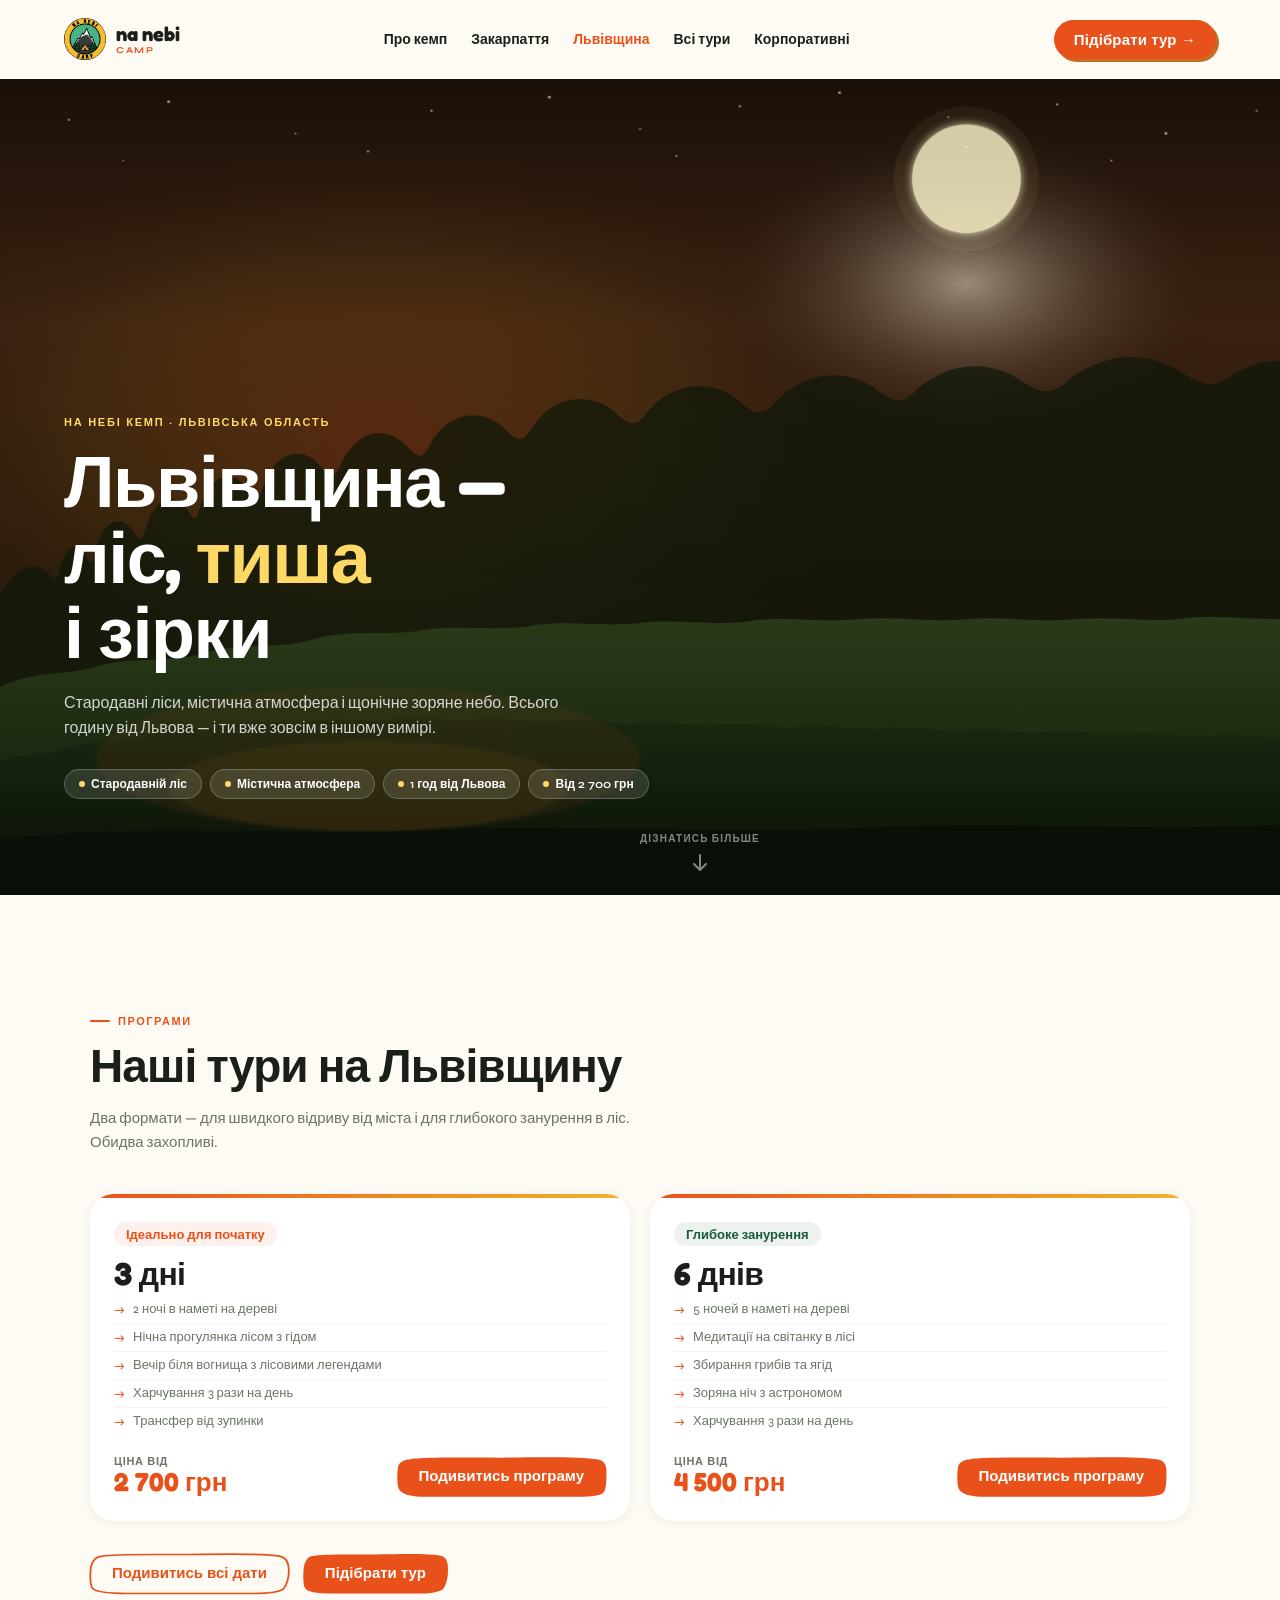
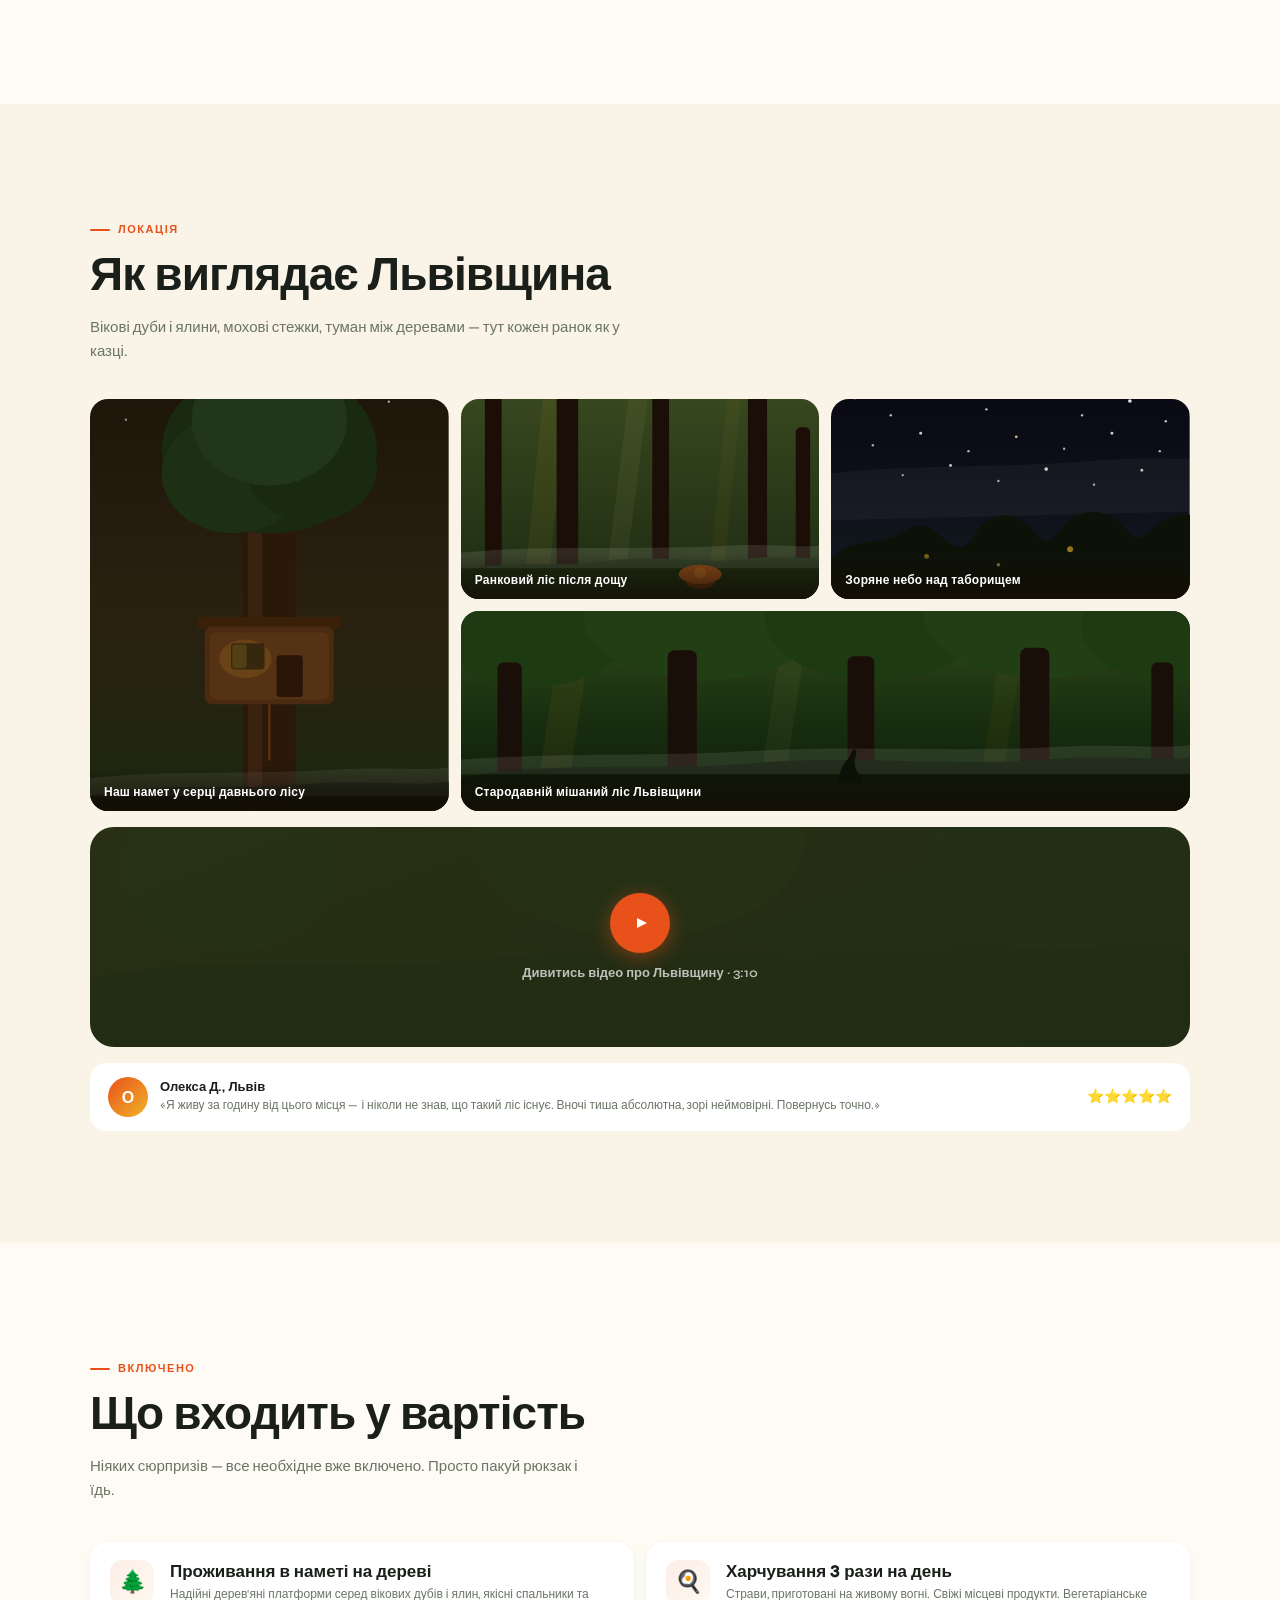
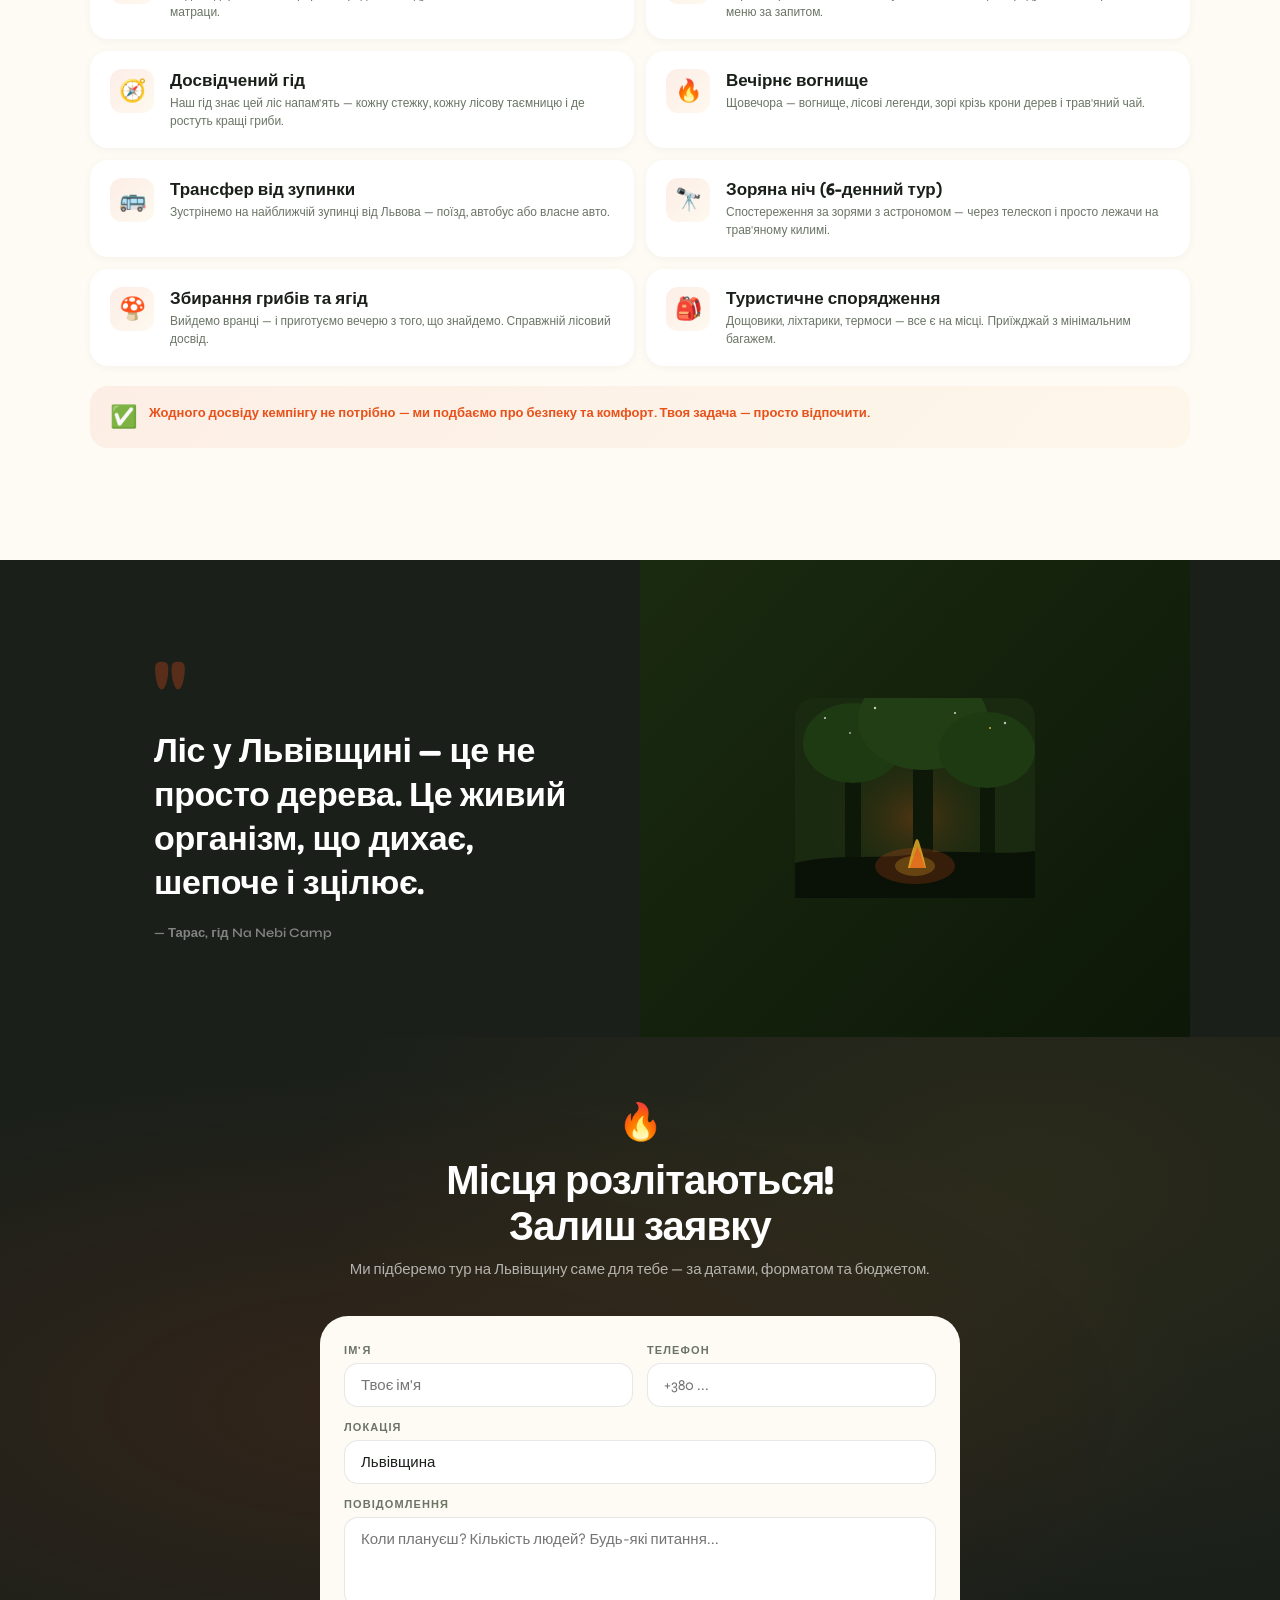
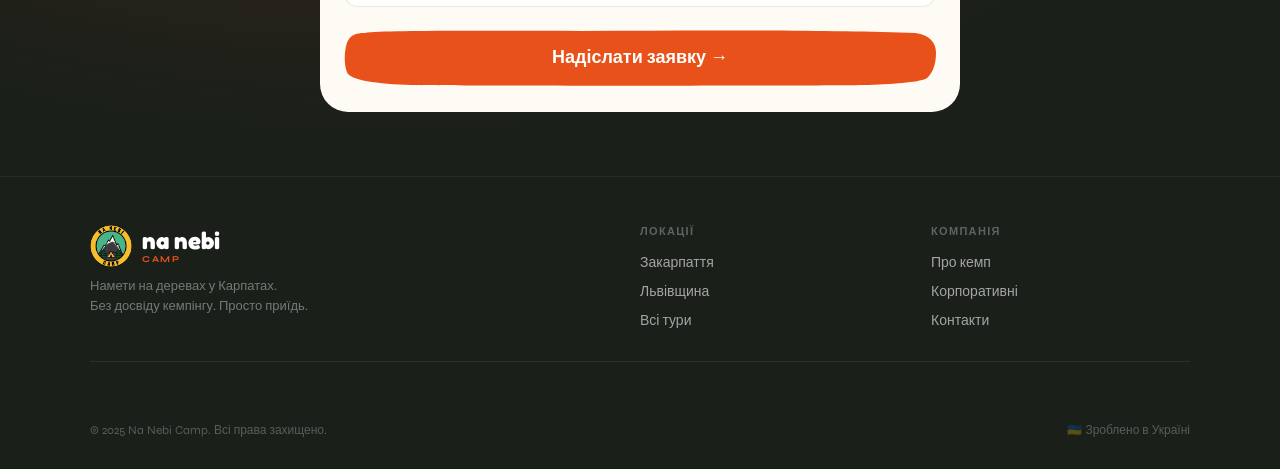
==== commit 83b42df4: "Add files via upload" ====
--- a/lvivshyna.html
+++ b/lvivshyna.html
@@ -82,14 +82,12 @@
   position: sticky;
   top: 0;
   z-index: 100;
-  background: rgba(254,250,244,.92);
-  backdrop-filter: blur(12px);
-  -webkit-backdrop-filter: blur(12px);
+  background: transparent;
   display: flex;
   align-items: center;
   justify-content: space-between;
   padding: 14px 24px;
-  border-bottom: 1.5px solid rgba(26,31,26,.07);
+  border-bottom: 1.5px solid transparent;
 }
 
 .logo { display: flex; align-items: center; gap: 10px; flex-shrink: 0; text-decoration: none; }
--- a/shared.css
+++ b/shared.css
@@ -67,14 +67,14 @@
   padding: 14px 24px 10px;
   position: sticky;
   top: 0;
-  background: var(--bg);
+  background: transparent;
   z-index: 100;
   border-bottom: 1.5px solid transparent;
   transition: border-color .2s, box-shadow .2s;
 }
 .nav.scrolled {
-  border-color: var(--border);
-  box-shadow: 0 2px 16px rgba(26,31,26,.06);
+  border-color: transparent;
+  box-shadow: none;
 }
 
 .logo { display:flex; align-items:center; gap:10px; flex-shrink:0; text-decoration:none; }
@@ -281,6 +281,10 @@
   clip-path:ellipse(52% 100% at 50% 0%);
 }
 
+@media (max-width: 767px) {
+  .section { padding:36px 16px; }
+}
+
 /* ═══ DESKTOP ≥ 1024px ═══ */
 @media (min-width: 1024px) {
   .nav { padding:22px 64px 18px; border-bottom:1.5px solid var(--border); }
